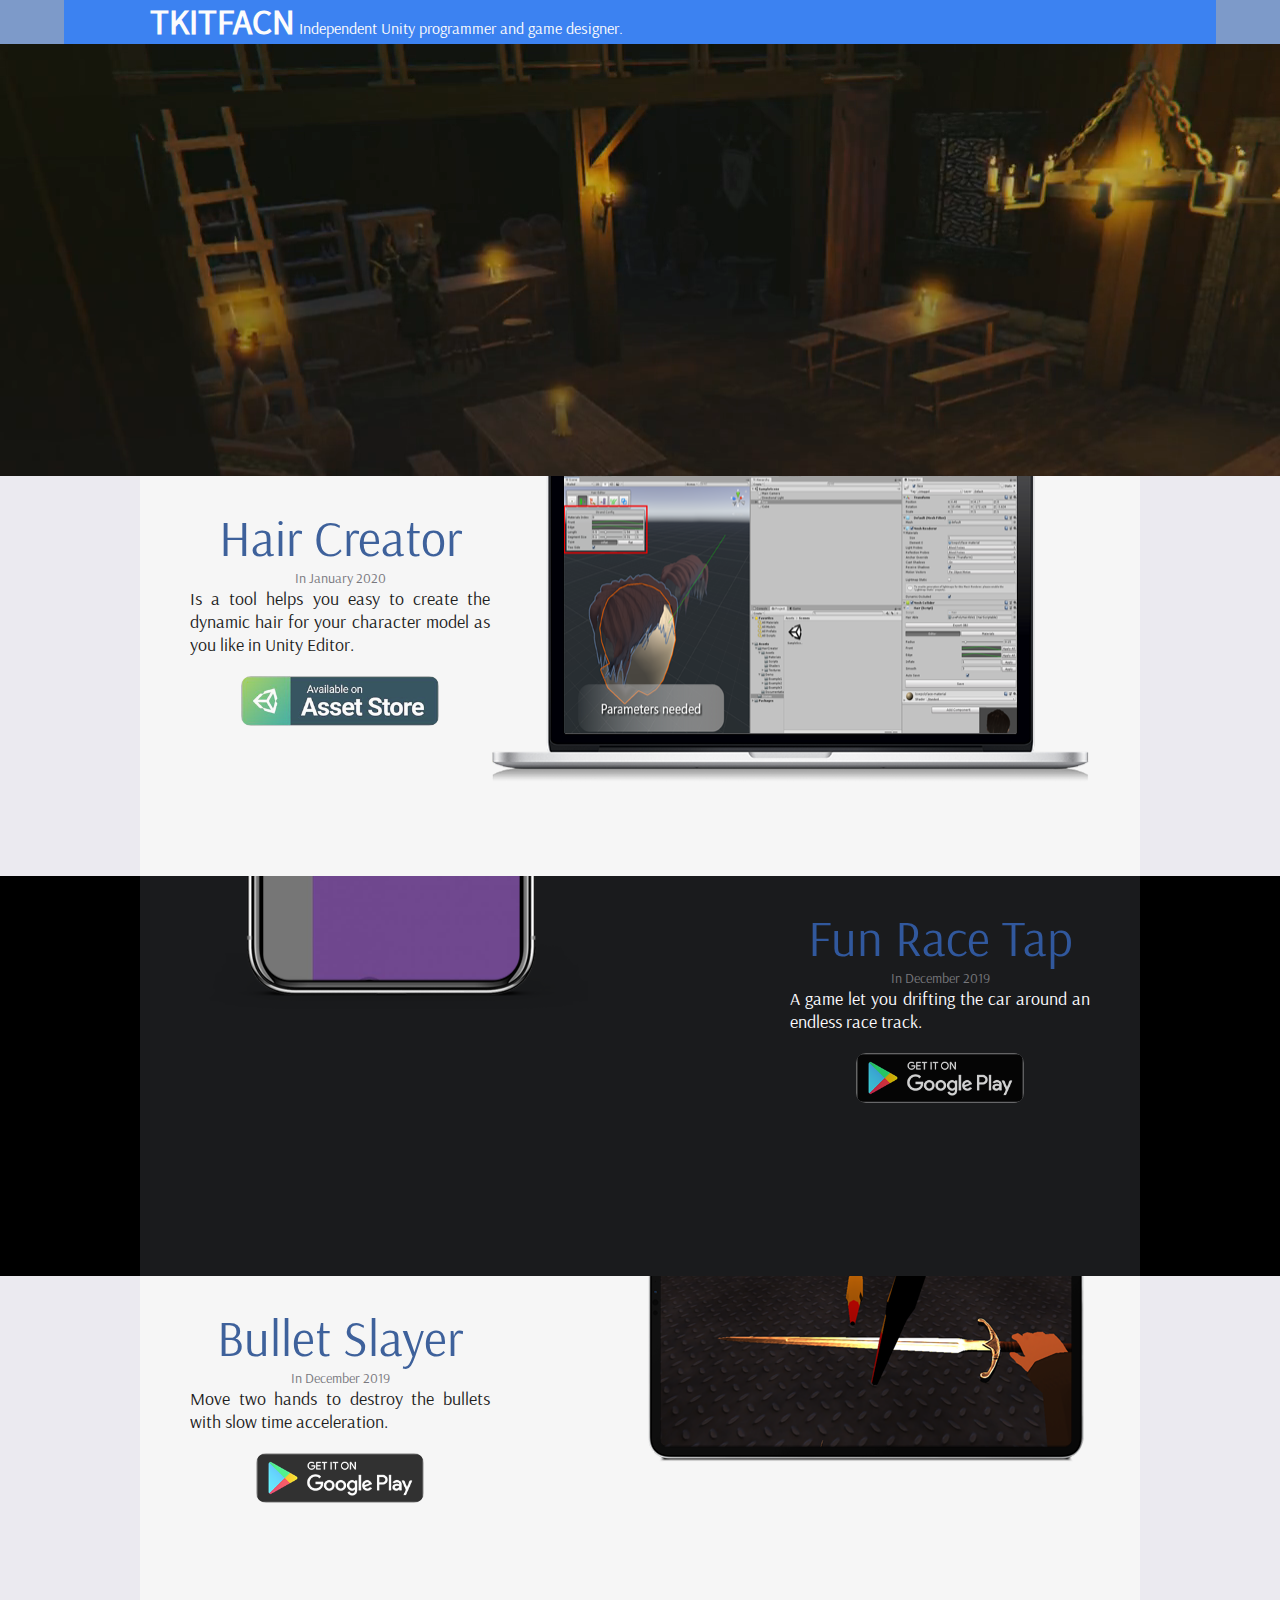
==== index.html @ 105f7515 "update header" ====
<!doctype html>
<html>
    <head>
        <title>TKITFACN </title>
        <link rel="stylesheet" href="css/index.css">

        
    </head>
    <body>
        <div id="header">
            <div><b><blog-title>TKITFACN</blog-title></b> Independent Unity programmer and game designer.</div>
        </div>

        <video id="myVideo" autoplay muted loop>
            <source src="media/videos/MainLobby.mp4" type="video/mp4">
        </video>
        <!-- <h1> <blog-title>TKITFACN</blog-title> <blog-tagline><br>Independent Unity programmer and game designer.</blog-tagline></h1> -->
        <!-- <p>paragraph</p> -->
        <p><br><br><br><br><br><br><br><br><br><br><br><br><br><br><br><br><br><br><br><br>
        </p>
        <!-- HairCreator -->
        <div id ="myContent" class="light_content">
            <div id="my_content">
                <div id="my_container">
                    <div id="my_port" style="float:left">
                        <div id="my_title">
                            <span>Hair Creator</span>
                        </div>
                        <div id="my_port_time">
                            <span>In January 2020</span>
                        </div>
                        <div id="my_text">
                            <span>  Is a tool helps you easy to create the dynamic hair for your character model as you like in Unity Editor.</span>
                        </div>

                        <div id="buttons">
                            <a class="image_link" href="https://www.assetstore.unity3d.com/#!/content/161200">
                                <img src="media/images/assetstore.png" height="50"></a>
                        </div>

                    </div>

                    <div id="laptop_scroll" style="float:right; background-image:url(media/images/laptopmask.png)">
                        <div id="laptop_preview" style="background-image:url(media/images/content/haircreator/1.png)"></div>
                    </div>
                </div>
            </div>
        </div>
        <!-- VITPR FUN RACE TAP-->
        <div id ="myContent" class="dark_content">
            <div id="my_content">
                <div id="my_container">
                    <div id="my_port" style="float: right">
                        <div id="my_title">
                            <span>Fun Race Tap</span>
                        </div>
                        <div id="my_port_time">
                            <span>In December 2019</span>
                        </div>
                        <div id="my_text">
                            <span> A game let you drifting the car around an endless race track.</span>
                        </div>

                        <div id="buttons">
                            <a class="image_link" href="https://play.google.com/store/apps/details?id=com.vitpr.FunRaceTapTap">
                                <img src="media/images/googleplay.png" height="50"></a>
                        </div>
                    </div>

                    <div id="phone_scroll" style="float:left; background-image:url(media/images/phonemask.png)">
                        <div id="phone_preview" style="background-image: url(media/images/content/funrace/1.png);"></div>
                    </div>
                </div>
            </div>
        </div>

        <!-- Bullet Slayer-->
        <div id ="myContent" class="light_content">
            <div id="my_content">
                <div id="my_container">
                    <div id="my_port" style="float: left">
                        <div id="my_title">
                            <span>Bullet Slayer</span>
                        </div>
                        <div id="my_port_time">
                            <span>In December 2019</span>
                        </div>
                        <div id="my_text">
                            <span> Move two hands to destroy the bullets with slow time acceleration.</span>
                        </div>

                        <div id="buttons">
                            <a class="image_link" href="https://play.google.com/store/apps/details?id=com.tkitfacn.bulletslayer">
                                <img src="media/images/googleplay.png" height="50"></a>
                        </div>
                    </div>

                    <div id="tablet_scroll" style="float:right; background-image:url(media/images/tabletmask.png)">
                        <div id="tablet_preview" style="background-image: url(media/images/content/bulletslayer/1.png);"></div>
                    </div>
                </div>
            </div>
        </div>

        <div id = "myContent" class="dark_content">
            <div id = "my_container">

            </div>
        </div>
        
    </body>

    <script src="js/index.js"></script>
</html>
---- css/index.css ----
@font-face {
    font-family: 'Arsenal';
    src: url('Arsenal-Regular.ttf');
}

@font-face {
    font-family: 'Sans';
    src: url('SourceSansPro-Regular.ttf');
}

@font-face {
    font-family: 'Alatsi';
    src: url('Alatsi-Regular.ttf');
}

body{
    margin: 0;
    background: rgb(125, 154, 201); /*32 32 32*/
    border: none;
    font-family: 'Arsenal';
    color: rgb(252, 252, 252);
}

/*header*/

body blog-title {
    font-family: 'Sans';
    font-size: 35px;
}
body blog-tagline {
    font-family: 'Alatsi';
    font-size: 30px;
}

#myVideo {
    position: absolute;
    width: 100%;
    height: auto;
    overflow: hidden;
    z-index: -1;
}

#myContent {
    width: 100%;
}

 /*light*/
.light_content{
    background: rgb(235, 234, 240);
}

.light_content #my_content {
    background: rgb(246, 246, 246);
    width: 1000px;
    margin: 0 auto;
}

.light_content #my_container{
    width: 900px;
    height: 400px;
    overflow: hidden;
    margin: 0 auto;
}

.light_content #my_container > div {
    position: relative;
}

.light_content #laptop_scroll {
    float: right;
    width: 600px;
    height: 400px;
    background-repeat: no-repeat;
}

.light_content #phone_scroll {
    float: right;
    width: 400px;
    height: 800px;
    background-repeat: no-repeat;
}

.light_content #tablet_scroll {
    float: right;
    width: 450px;
    height: 450px;
    background-repeat: no-repeat;
}

.light_content #laptop_preview {
    /* float: left; */
    width: 600px;
    height: 400px;
    background-repeat: no-repeat;
    /* -webkit-mask-image: linear-gradient(to bottom, transparent 25%, black 75%);
    mask-image: linear-gradient(to bottom, transparent 25%, black 75%); */
    /* -webkit-mask-image: url("laptopscreenmask.png");
    mask-image: url("laptopscreenmask.png");
    -webkit-mask-size: 600px 400px;
    mask-size: 600px 400px; */
}

.light_content #phone_preview {
    width: 400px;
    height: 800px;
    background-repeat: no-repeat;
}

.light_content #tablet_preview{
    width: 450px;
    height: 450px;
    background-repeat: no-repeat;
}

.light_content #my_port{
    float: left;
    width: 300px;
    padding: 30px 0;
}

.light_content #my_title{
    color: rgb(62, 97, 155);
    font-size: 50px;
    text-align: center;
}

.light_content #my_port_time{
    color: rgb(121, 120, 126);
    font-size: 14px;
    text-align: center;
}

.light_content #my_text{
    color: rgb(29, 29, 29);
    font-size: 18px;
    /* display: inline-block; */
    text-align: justify;
}

/*dark*/
.dark_content{
    background: rgb(0, 0, 0);
}

.dark_content #my_content {
    background: rgb(26, 27, 29);
    width: 1000px;
    margin: 0 auto;
}

.dark_content #my_container{
    width: 900px;
    height: 400px;
    overflow: hidden;
    margin: 0 auto;
}

.dark_content #my_container > div {
    position: relative;
}

.dark_content #laptop_scroll {
    float: right;
    width: 600px;
    height: 400px;
    background-repeat: no-repeat;
}

.dark_content #phone_scroll {
    float: right;
    width: 400px;
    height: 800px;
    background-repeat: no-repeat;
}

.dark_content #tablet_scroll {
    float: right;
    width: 450px;
    height: 450px;
    background-repeat: no-repeat;
}

.dark_content #laptop_preview {
    width: 600px;
    height: 400px;
    background-repeat: no-repeat;
}

.dark_content #phone_preview {
    width: 400px;
    height: 800px;
    background-repeat: no-repeat;
}

.dark_content #tablet_preview{
    width: 450px;
    height: 450px;
    background-repeat: no-repeat;
}

.dark_content #my_port{
    float: left;
    width: 300px;
    padding: 30px 0;
}

.dark_content #my_title{
    color: rgb(49, 88, 157);
    font-size: 50px;
    text-align: center;
}

.dark_content #my_port_time{
    color: rgb(119, 120, 124);
    font-size: 14px;
    text-align: center;
}

.dark_content #my_text{
    color: rgb(253, 251, 255);
    font-size: 18px;
    /* display: inline-block; */
    text-align: justify;
}


/*button*/
#buttons {
    width: 100%;
    text-align: center;
}

#buttons img {
    border-radius: 10px;
}

#buttons a.image_link {
    -webkit-transition: all 0.2s ease-in-out;
	-moz-transition: all 0.2s ease-in-out;
	-ms-transition: all 0.2s ease-in-out;
	-o-transition: all 0.2s ease-in-out;
	transition: all 0.2s ease-in-out;
	text-decoration:none;
	opacity:0.8;
	position: relative;
    top: 20px;
}

#buttons a.image_link:hover{
    opacity: 1.0;
    top: 15px;
}

#header_bg{
    background-color: rgb(125, 154, 201);
    
}

#header{
    width: 90%;
    margin: 0 auto;
    background-color: rgb(60, 130, 241);
    position: -webkit-sticky; /* Safari */
    position: sticky;
    top: 0;
    z-index: 1;
}

#header > div {
    width: 85%;
    margin: 0 auto;
}

#header a {
    color: rgb(255, 255, 255);
    text-decoration: underline;
}
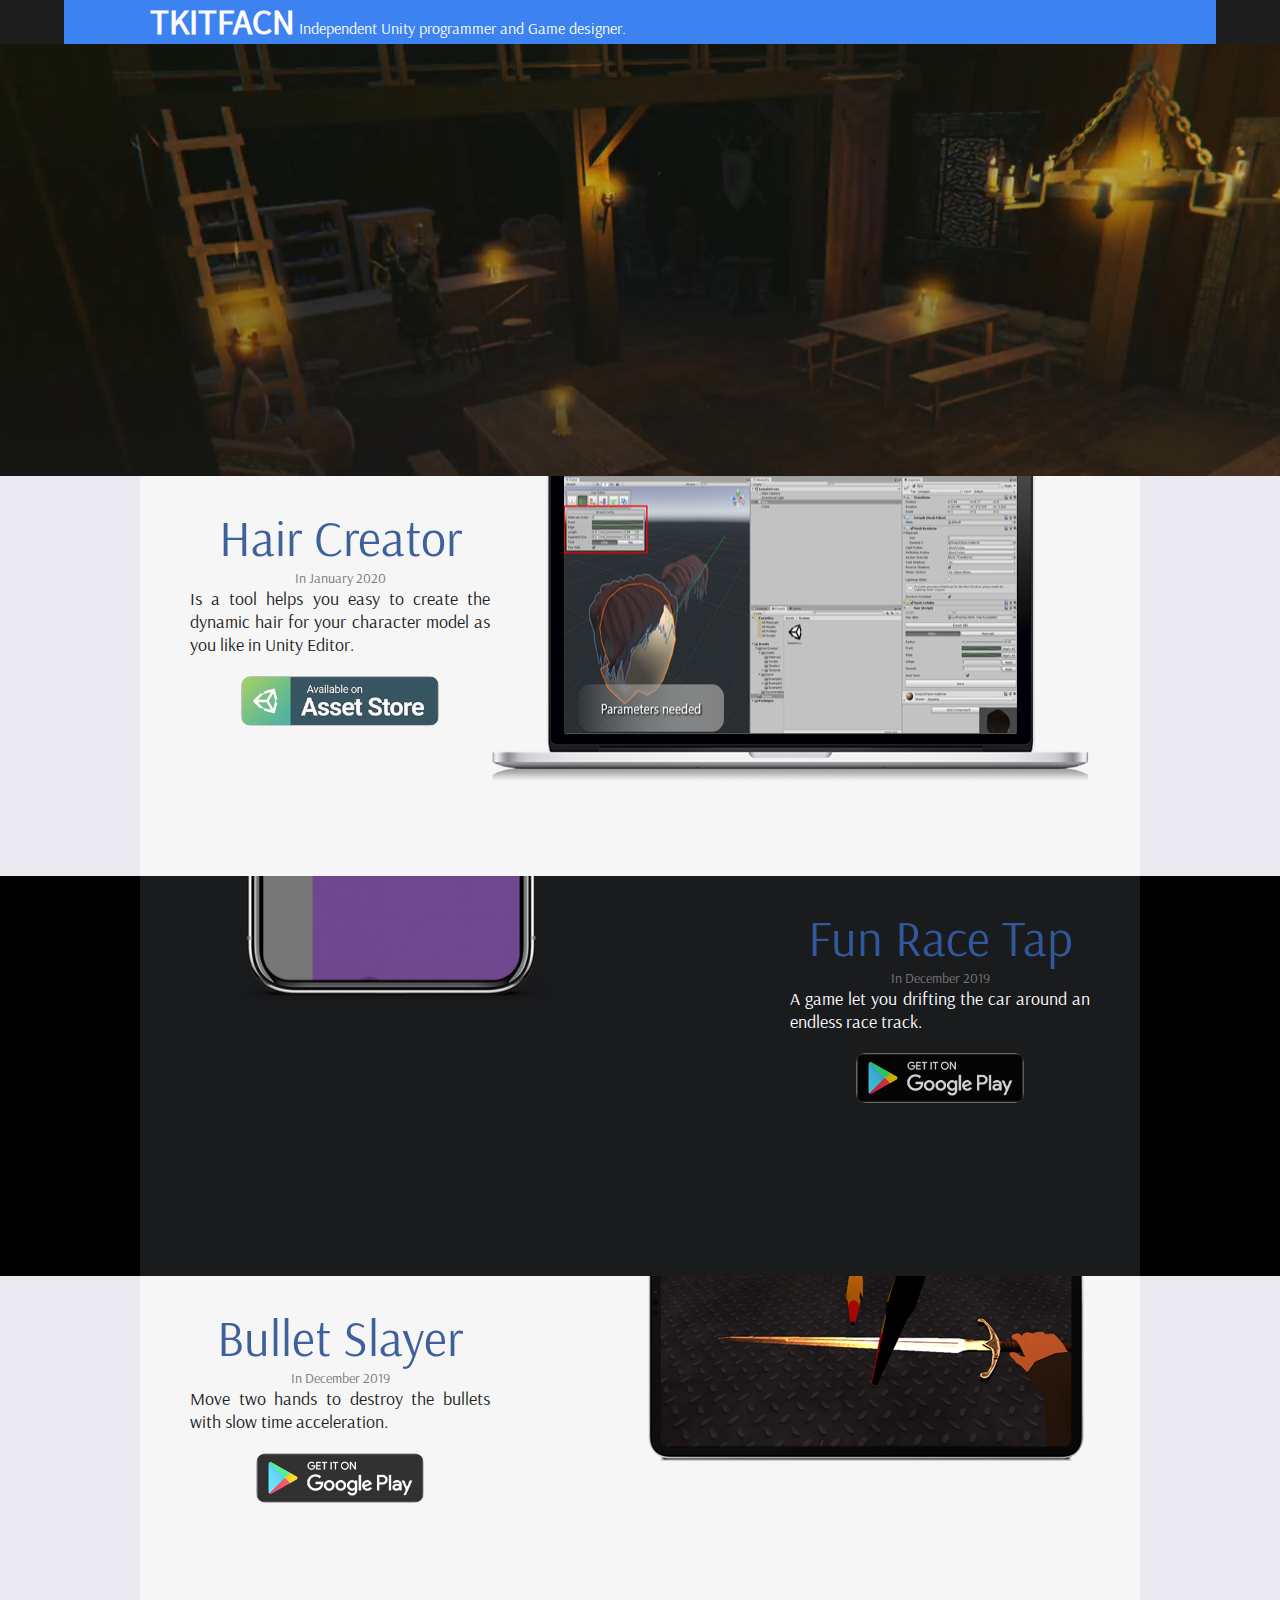
==== commit 97619d42: "." ====
--- a/index.html
+++ b/index.html
@@ -3,13 +3,14 @@
     <head>
         <title>TKITFACN </title>
         <link rel="stylesheet" href="css/index.css">
-
+        
         
     </head>
     <body>
         <div id="header">
-            <div><b><blog-title>TKITFACN</blog-title></b> Independent Unity programmer and game designer.</div>
+            <div><b><blog-title>TKITFACN</blog-title></b> Independent Unity programmer and Game designer.</div>
         </div>
+        
 
         <video id="myVideo" autoplay muted loop>
             <source src="media/videos/MainLobby.mp4" type="video/mp4">
--- a/css/index.css
+++ b/css/index.css
@@ -15,7 +15,8 @@
 
 body{
     margin: 0;
-    background: rgb(125, 154, 201); /*32 32 32*/
+    /* background: rgb(125, 154, 201);*/
+    background: rgb(29, 29, 29);
     border: none;
     font-family: 'Arsenal';
     color: rgb(252, 252, 252);
@@ -275,3 +276,16 @@
     color: rgb(255, 255, 255);
     text-decoration: underline;
 }
+
+#menu {
+    height: 100%;
+    width: 250px;
+    background: rgb(125, 154, 201);
+    top: 0;
+    z-index: 2;
+    float: right;
+}
+#menu > div {
+    height: 100%;
+
+}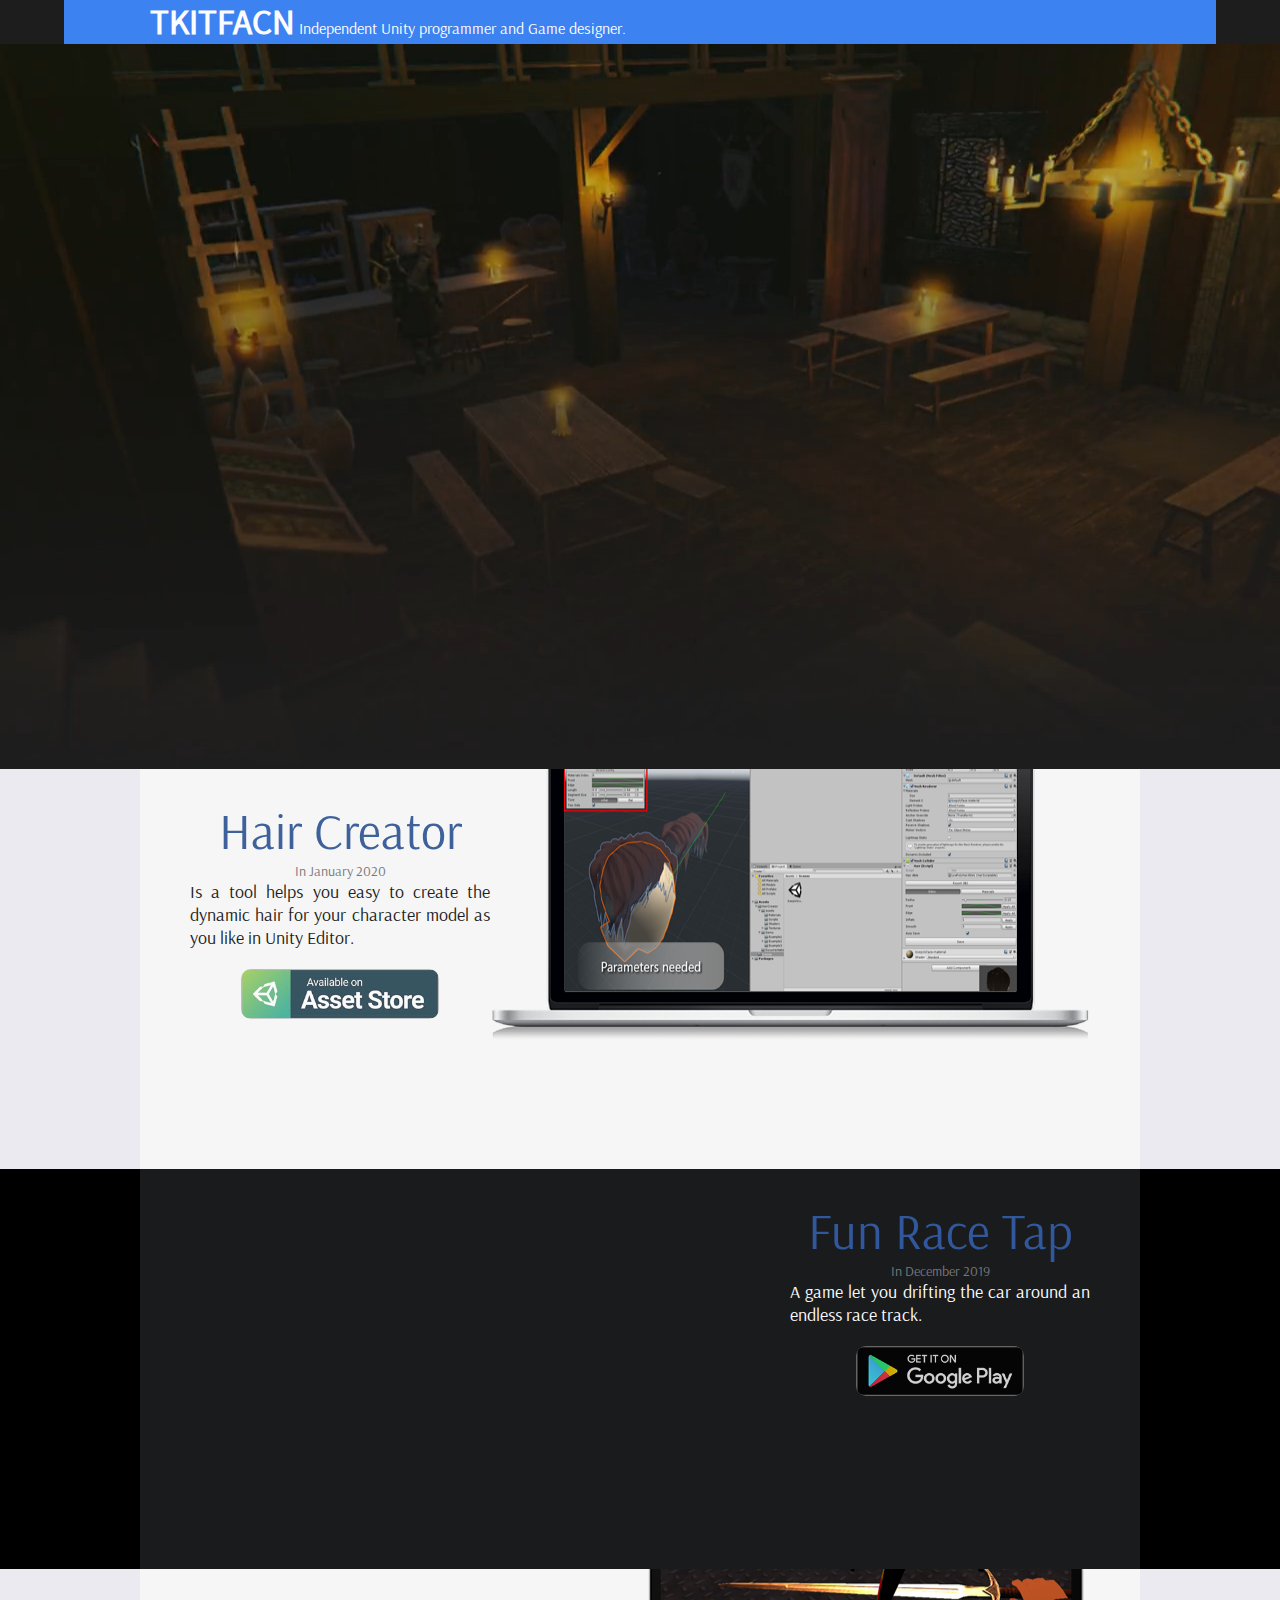
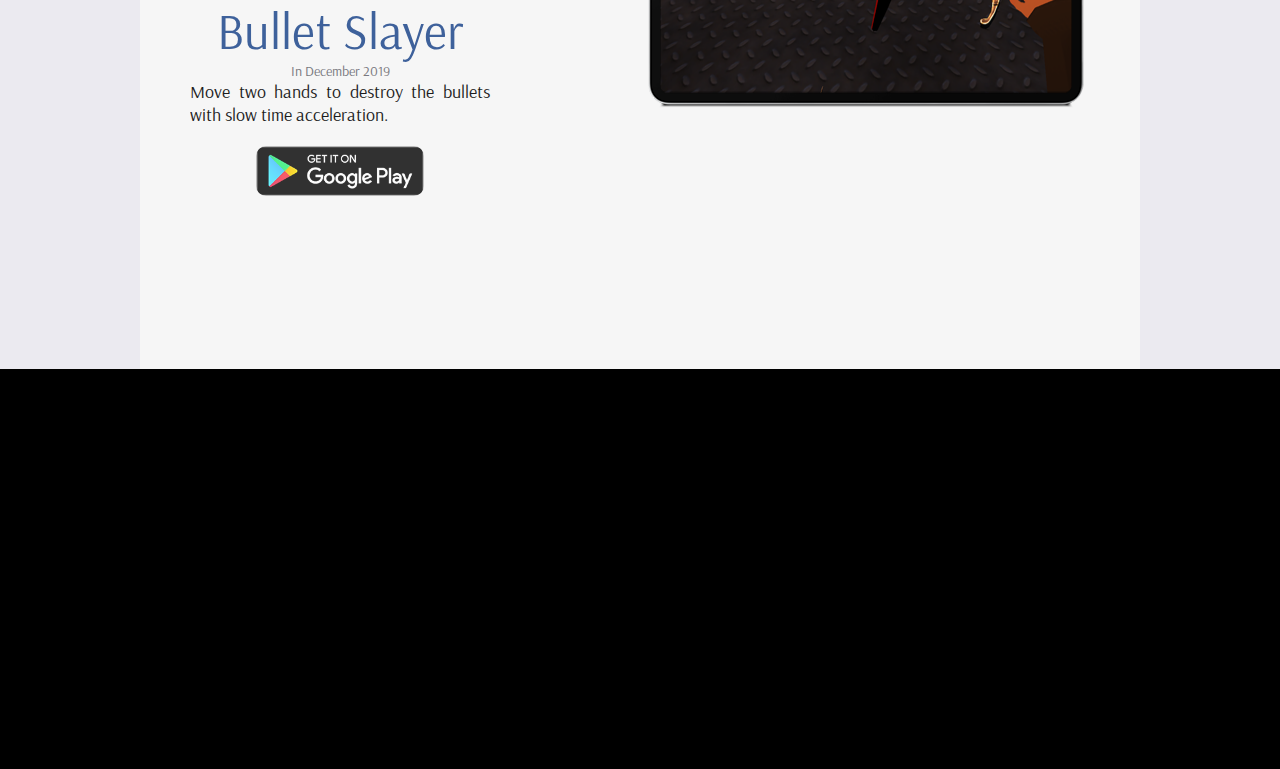
==== commit 27ea9eb6: "add blur" ====
--- a/index.html
+++ b/index.html
@@ -17,8 +17,7 @@
         </video>
         <!-- <h1> <blog-title>TKITFACN</blog-title> <blog-tagline><br>Independent Unity programmer and game designer.</blog-tagline></h1> -->
         <!-- <p>paragraph</p> -->
-        <p><br><br><br><br><br><br><br><br><br><br><br><br><br><br><br><br><br><br><br><br>
-        </p>
+        <!-- <p><br><br><br><br><br><br><br><br><br><br><br><br><br><br><br><br><br><br><br><br></p> -->
         <!-- HairCreator -->
         <div id ="myContent" class="light_content">
             <div id="my_content">
--- a/css/index.css
+++ b/css/index.css
@@ -14,7 +14,8 @@
 }
 
 body{
-    margin: 0;
+    margin: 0px;
+    padding: 0px;
     /* background: rgb(125, 154, 201);*/
     background: rgb(29, 29, 29);
     border: none;
@@ -34,7 +35,8 @@
 }
 
 #myVideo {
-    position: absolute;
+    /* top: 0px; */
+    /* position: absolute; */
     width: 100%;
     height: auto;
     overflow: hidden;
@@ -266,6 +268,9 @@
     top: 0;
     z-index: 1;
 }
+#header.blur{
+    filter:blur(3px);
+}
 
 #header > div {
     width: 85%;
@@ -277,15 +282,94 @@
     text-decoration: underline;
 }
 
-#menu {
+#header .btn-side {
+    position: absolute;
+    right: 15px;
+    top: 5px;
+}
+
+/* #header.active .btn-side {
+    right: 200px;
+} */
+
+#header .btn-side span {
+    display: block;
+    width: 30px;
+    height: 5px;
+    background: white;
+    margin: 5px 0px;
+}
+
+
+
+#sidebar {
+    position: fixed;
+    width: 300px;
     height: 100%;
-    width: 250px;
-    background: rgb(125, 154, 201);
-    top: 0;
+    background: rgb(29, 29, 29);
+    right: -300px;
     z-index: 2;
-    float: right;
-}
-#menu > div {
-    height: 100%;
-
+}
+
+#sidebar.active {
+    right: 0;
+}
+
+#sidebar ul li {
+    color: rgb(235, 234, 240);
+    list-style: none;
+    padding: 15px 10px;
+    border-bottom: 1px solid rgba(100, 100, 100, 0.3);
+}
+
+/* #sidebar .btn-side {
+    position: absolute;
+    right: 240px;
+    top: 5px;
+}
+
+#sidebar.active .btn-side {
+    right: 160px;
+} */
+
+#sidebar .btn-side {
+    position: absolute;
+    right: 260px;
+    top: 10px;
+}
+
+#sidebar .btn-side span {
+    display: block;
+    width: 30px;
+    height: 5px;
+    background: white;
+    margin: 5px 0px;
+}
+
+#main.blur {
+    filter:blur(3px);
+}
+
+#content {
+    width: 100%;
+    z-index: 0;
+}
+
+ /*light*/
+#content.light{
+    background: rgb(235, 234, 240);
+}
+
+#content.light #my_content {
+    background: rgb(246, 246, 246);
+    /* width: 1000px; */
+    width: min(100%, 1000px);
+    margin: 0 auto;
+}
+
+#content.light #my_container{
+    /* width: 900px; */
+    height: 400px;
+    overflow: hidden;
+    margin: 0 auto;
 }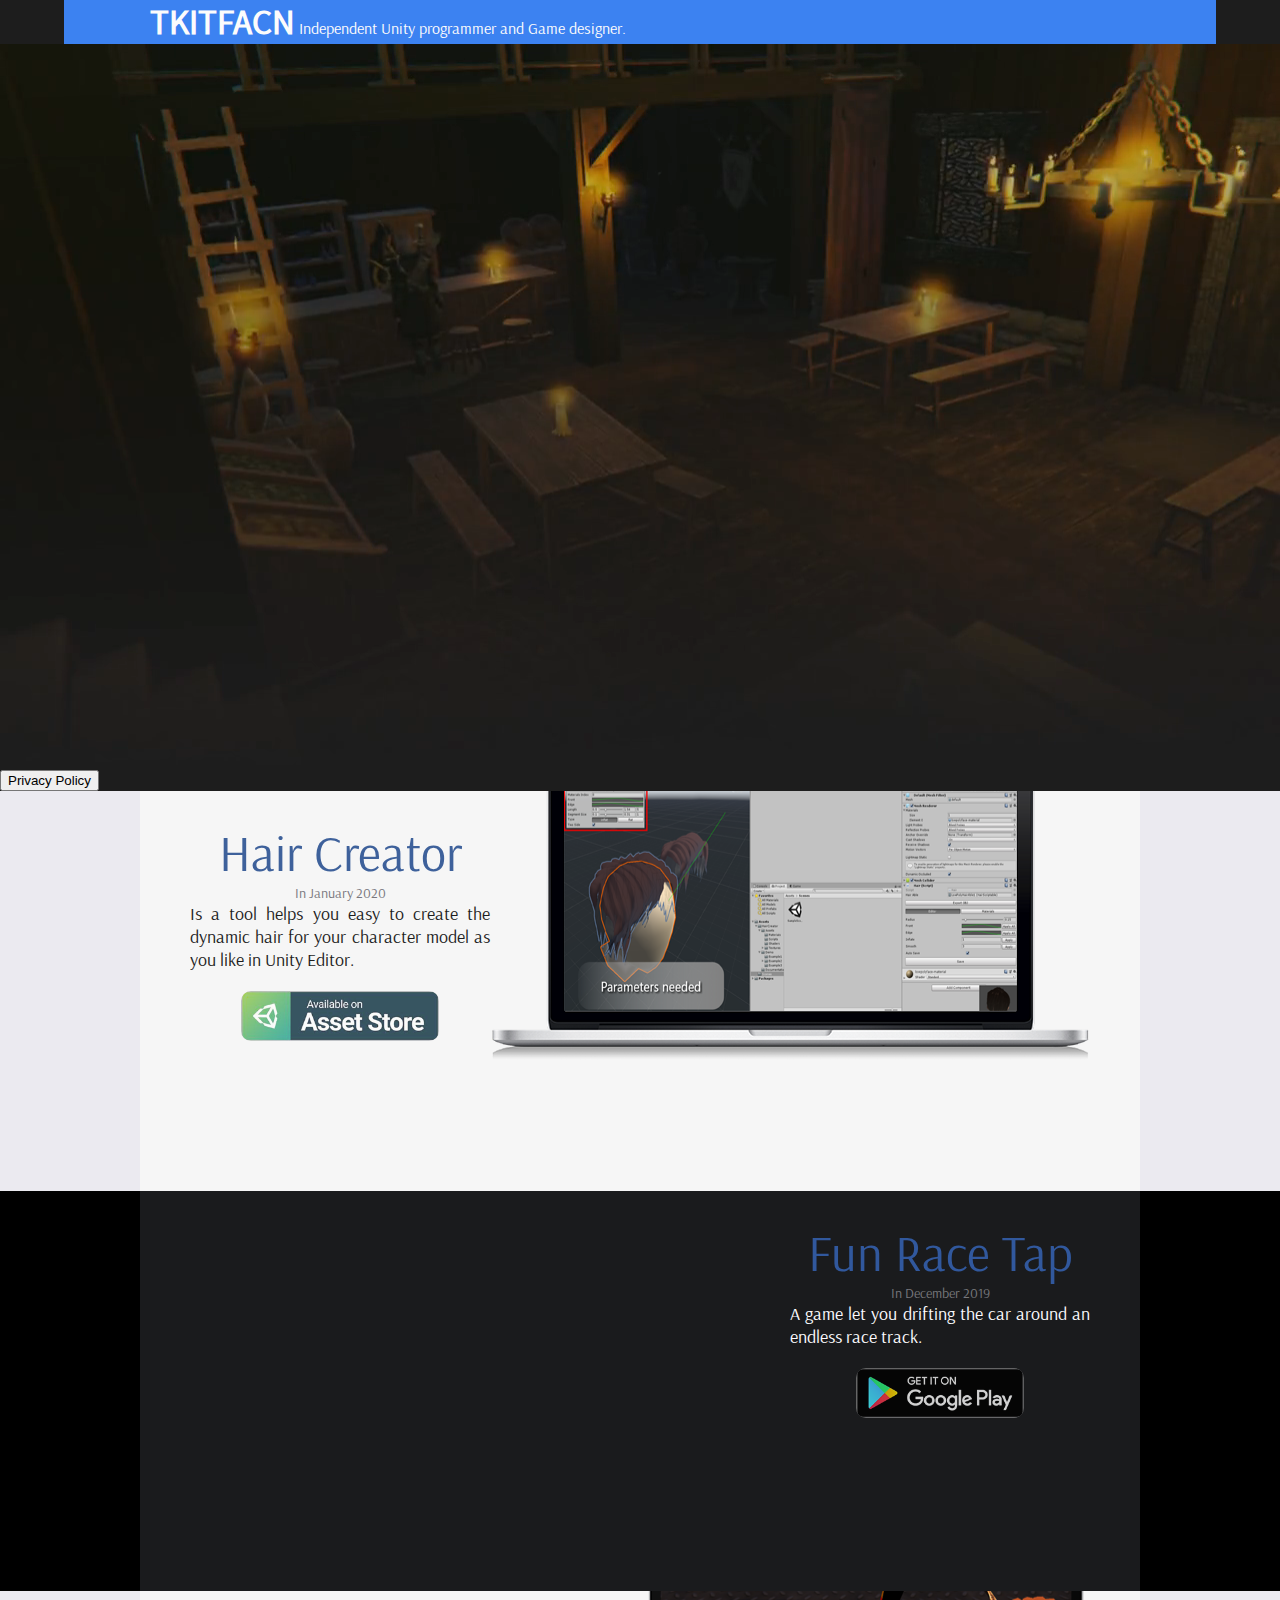
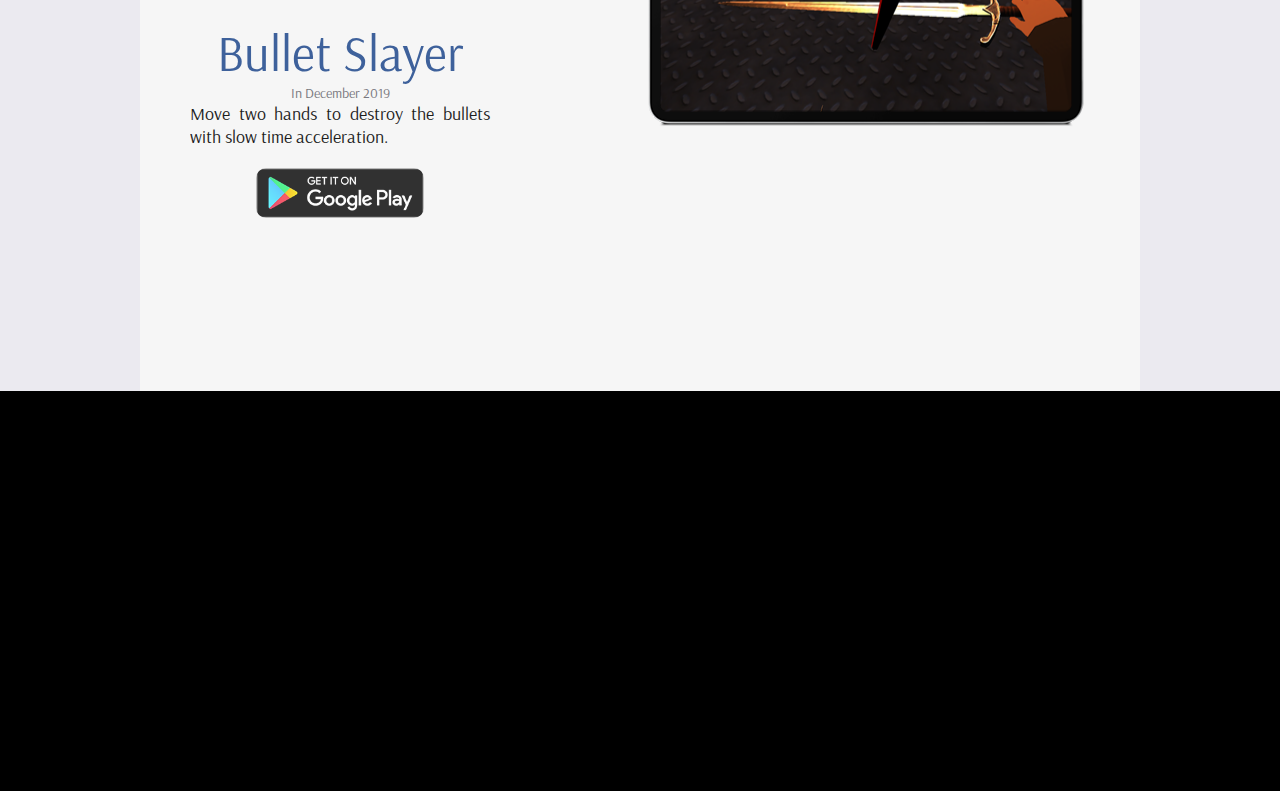
==== commit 621674b2: "add apps policy" ====
--- a/index.html
+++ b/index.html
@@ -19,6 +19,11 @@
         <!-- <p>paragraph</p> -->
         <!-- <p><br><br><br><br><br><br><br><br><br><br><br><br><br><br><br><br><br><br><br><br></p> -->
         <!-- HairCreator -->
+
+        <a href="pages/app-privacy-policy.html">
+                <button id="btn-privacy" class="button">Privacy Policy</button>
+                </a>
+
         <div id ="myContent" class="light_content">
             <div id="my_content">
                 <div id="my_container">
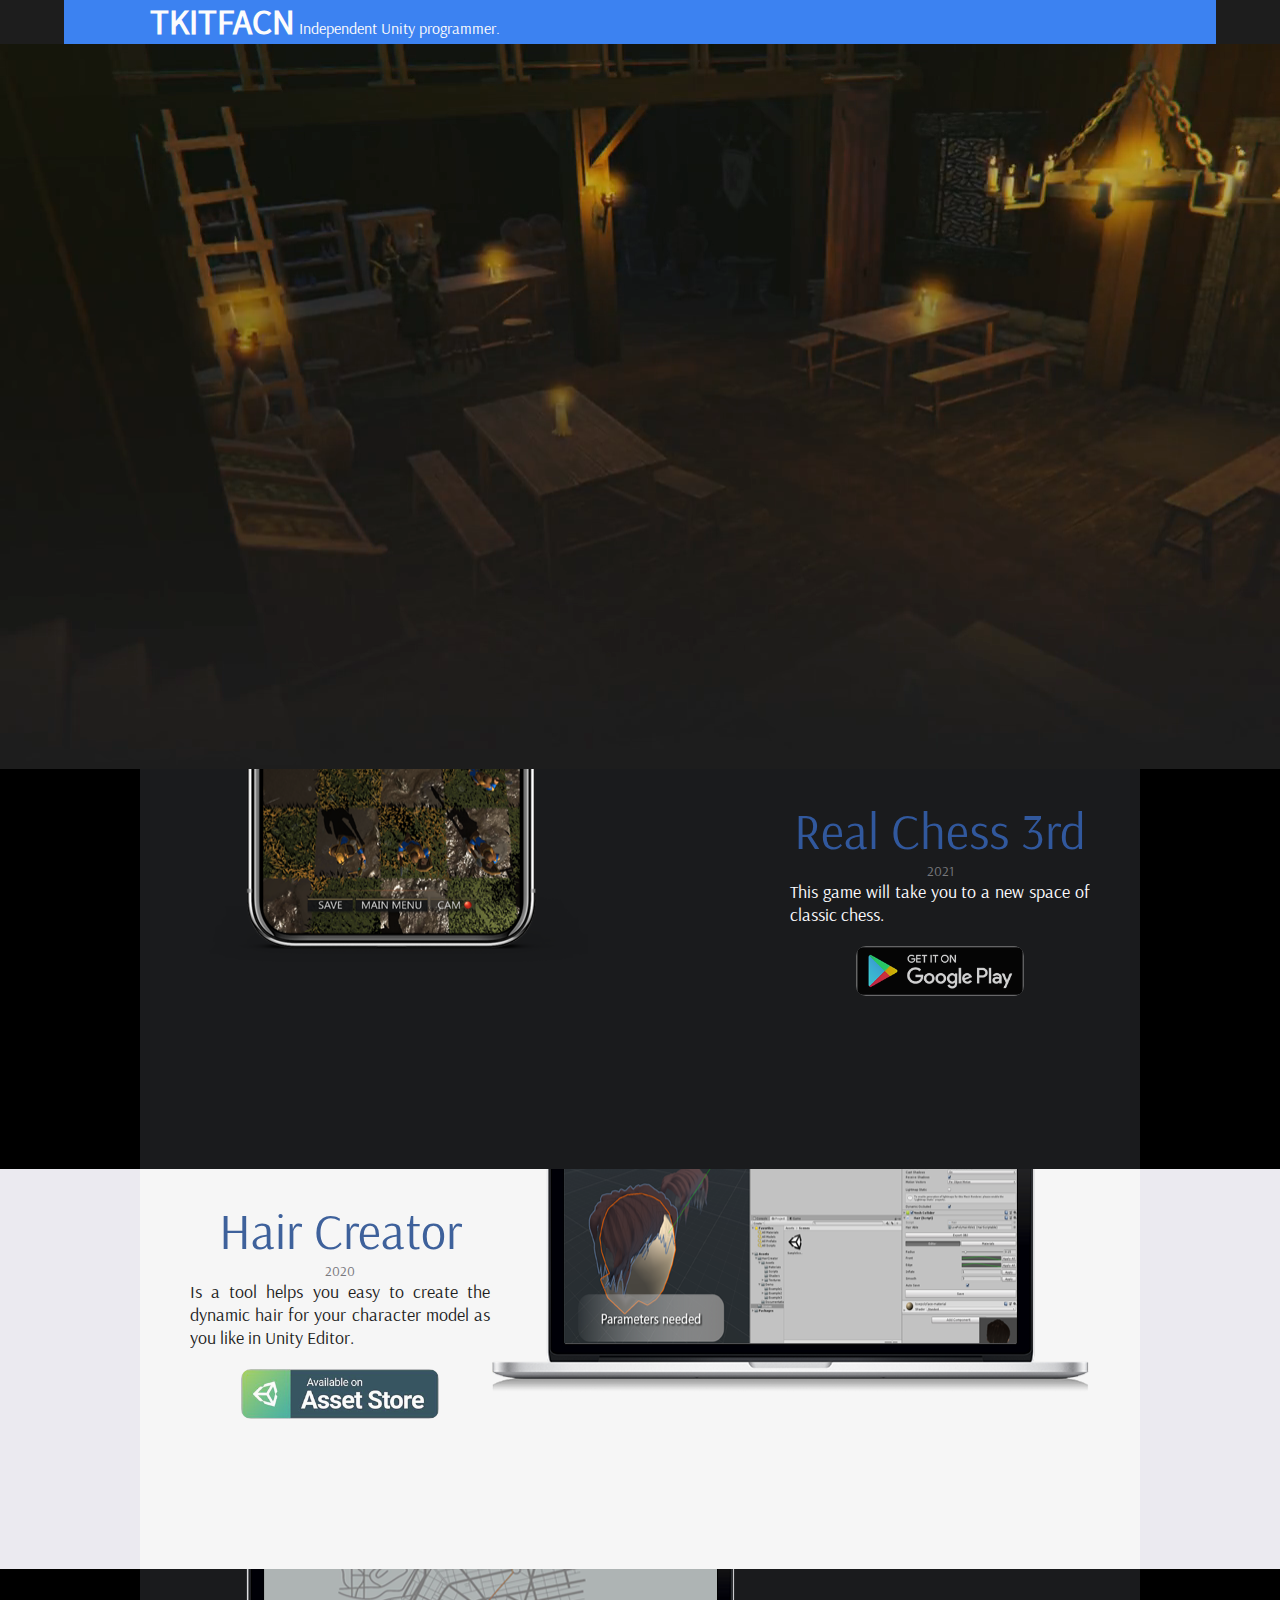
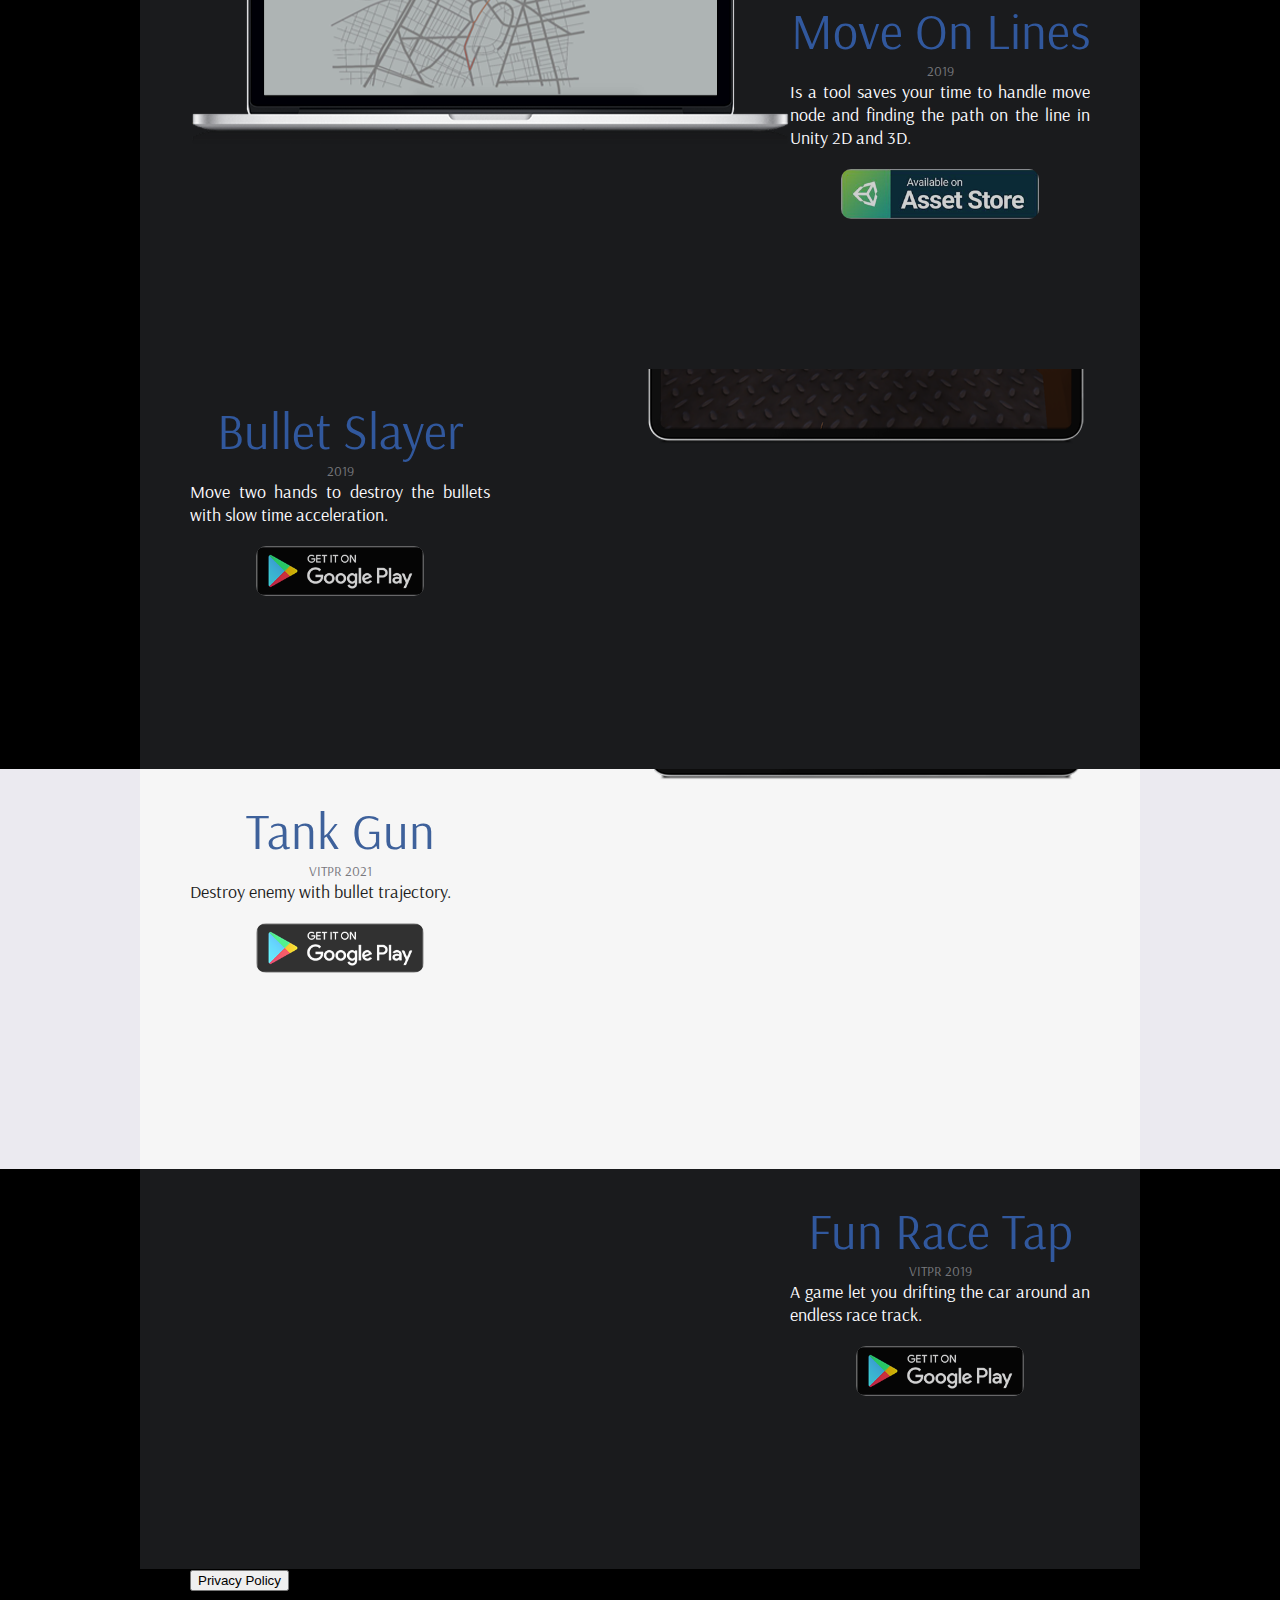
==== commit b69649fe: "update content" ====
--- a/index.html
+++ b/index.html
@@ -8,7 +8,7 @@
     </head>
     <body>
         <div id="header">
-            <div><b><blog-title>TKITFACN</blog-title></b> Independent Unity programmer and Game designer.</div>
+            <div><b><blog-title>TKITFACN</blog-title></b> Independent Unity programmer.</div>
         </div>
         
 
@@ -20,10 +20,37 @@
         <!-- <p><br><br><br><br><br><br><br><br><br><br><br><br><br><br><br><br><br><br><br><br></p> -->
         <!-- HairCreator -->
 
-        <a href="pages/app-privacy-policy.html">
-                <button id="btn-privacy" class="button">Privacy Policy</button>
-                </a>
-
+        
+
+        <!-- REAL CHESS 3RD-->
+        <div id ="myContent" class="dark_content">
+            <div id="my_content">
+                <div id="my_container">
+                    <div id="my_port" style="float: right">
+                        <div id="my_title">
+                            <span>Real Chess 3rd</span>
+                        </div>
+                        <div id="my_port_time">
+                            <span>2021</span>
+                        </div>
+                        <div id="my_text">
+                            <span> This game will take you to a new space of classic chess.</span>
+                        </div>
+
+                        <div id="buttons">
+                            <a class="image_link" href="https://play.google.com/store/apps/details?id=com.tkitfacn.realchess957">
+                                <img src="media/images/googleplay.png" height="50"></a>
+                        </div>
+                    </div>
+
+                    <div id="phone_scroll" style="float:left; background-image:url(media/images/phonemask.png)">
+                        <div id="phone_preview" style="background-image: url(media/images/content/realchess3rd/1.png);"></div>
+                    </div>
+                </div>
+            </div>
+        </div>
+
+        <!-- HAIR CREATOR-->
         <div id ="myContent" class="light_content">
             <div id="my_content">
                 <div id="my_container">
@@ -32,7 +59,7 @@
                             <span>Hair Creator</span>
                         </div>
                         <div id="my_port_time">
-                            <span>In January 2020</span>
+                            <span>2020</span>
                         </div>
                         <div id="my_text">
                             <span>  Is a tool helps you easy to create the dynamic hair for your character model as you like in Unity Editor.</span>
@@ -51,6 +78,92 @@
                 </div>
             </div>
         </div>
+
+        <!-- MOVE ON LINES-->
+        <div id ="myContent" class="dark_content">
+            <div id="my_content">
+                <div id="my_container">
+                    <div id="my_port" style="float:right">
+                        <div id="my_title">
+                            <span>Move On Lines</span>
+                        </div>
+                        <div id="my_port_time">
+                            <span>2019</span>
+                        </div>
+                        <div id="my_text">
+                            <span>  Is a tool saves your time to handle move node and finding the path on the line in Unity 2D and 3D.</span>
+                        </div>
+
+                        <div id="buttons">
+                            <a class="image_link" href="https://assetstore.unity.com/packages/tools/game-toolkits/move-on-lines-155751">
+                                <img src="media/images/assetstore.png" height="50"></a>
+                        </div>
+
+                    </div>
+
+                    <div id="laptop_scroll" style="float:right; background-image:url(media/images/laptopmask.png)">
+                        <div id="laptop_preview" style="background-image:url(media/images/content/moveonlines/1.png)"></div>
+                    </div>
+                </div>
+            </div>
+        </div>
+
+        <!-- BULLET SLAYER-->
+        <div id ="myContent" class="dark_content">
+            <div id="my_content">
+                <div id="my_container">
+                    <div id="my_port" style="float: left">
+                        <div id="my_title">
+                            <span>Bullet Slayer</span>
+                        </div>
+                        <div id="my_port_time">
+                            <span>2019</span>
+                        </div>
+                        <div id="my_text">
+                            <span> Move two hands to destroy the bullets with slow time acceleration.</span>
+                        </div>
+
+                        <div id="buttons">
+                            <a class="image_link" href="https://play.google.com/store/apps/details?id=com.tkitfacn.bulletslayer">
+                                <img src="media/images/googleplay.png" height="50"></a>
+                        </div>
+                    </div>
+
+                    <div id="tablet_scroll" style="float:right; background-image:url(media/images/tabletmask.png)">
+                        <div id="tablet_preview" style="background-image: url(media/images/content/bulletslayer/1.png);"></div>
+                    </div>
+                </div>
+            </div>
+        </div>
+
+        <!-- TANK GUN-->
+        <div id ="myContent" class="light_content">
+            <div id="my_content">
+                <div id="my_container">
+                    <div id="my_port" style="float: left">
+                        <div id="my_title">
+                            <span>Tank Gun</span>
+                        </div>
+                        <div id="my_port_time">
+                            <span>VITPR 2021</span>
+                        </div>
+                        <div id="my_text">
+                            <span> Destroy enemy with bullet trajectory.</span>
+                        </div>
+
+                        <div id="buttons">
+                            <a class="image_link" href="https://play.google.com/store/apps/details?id=com.vitpr.prjtrajectory">
+                                <img src="media/images/googleplay.png" height="50"></a>
+                        </div>
+                    </div>
+
+                    <div id="tablet_scroll" style="float:right; background-image:url(media/images/tabletmask.png)">
+                        <div id="tablet_preview" style="background-image: url(media/images/content/tankgun/1.png);"></div>
+                    </div>
+                </div>
+            </div>
+        </div>
+
         <!-- VITPR FUN RACE TAP-->
         <div id ="myContent" class="dark_content">
             <div id="my_content">
@@ -60,7 +173,7 @@
                             <span>Fun Race Tap</span>
                         </div>
                         <div id="my_port_time">
-                            <span>In December 2019</span>
+                            <span>VITPR 2019</span>
                         </div>
                         <div id="my_text">
                             <span> A game let you drifting the car around an endless race track.</span>
@@ -79,37 +192,13 @@
             </div>
         </div>
 
-        <!-- Bullet Slayer-->
-        <div id ="myContent" class="light_content">
-            <div id="my_content">
-                <div id="my_container">
-                    <div id="my_port" style="float: left">
-                        <div id="my_title">
-                            <span>Bullet Slayer</span>
-                        </div>
-                        <div id="my_port_time">
-                            <span>In December 2019</span>
-                        </div>
-                        <div id="my_text">
-                            <span> Move two hands to destroy the bullets with slow time acceleration.</span>
-                        </div>
-
-                        <div id="buttons">
-                            <a class="image_link" href="https://play.google.com/store/apps/details?id=com.tkitfacn.bulletslayer">
-                                <img src="media/images/googleplay.png" height="50"></a>
-                        </div>
-                    </div>
-
-                    <div id="tablet_scroll" style="float:right; background-image:url(media/images/tabletmask.png)">
-                        <div id="tablet_preview" style="background-image: url(media/images/content/bulletslayer/1.png);"></div>
-                    </div>
-                </div>
-            </div>
-        </div>
+        
 
         <div id = "myContent" class="dark_content">
             <div id = "my_container">
-
+                <a href="pages/app-privacy-policy.html">
+                    <button id="btn-privacy" class="button">Privacy Policy</button>
+                    </a>
             </div>
         </div>
         
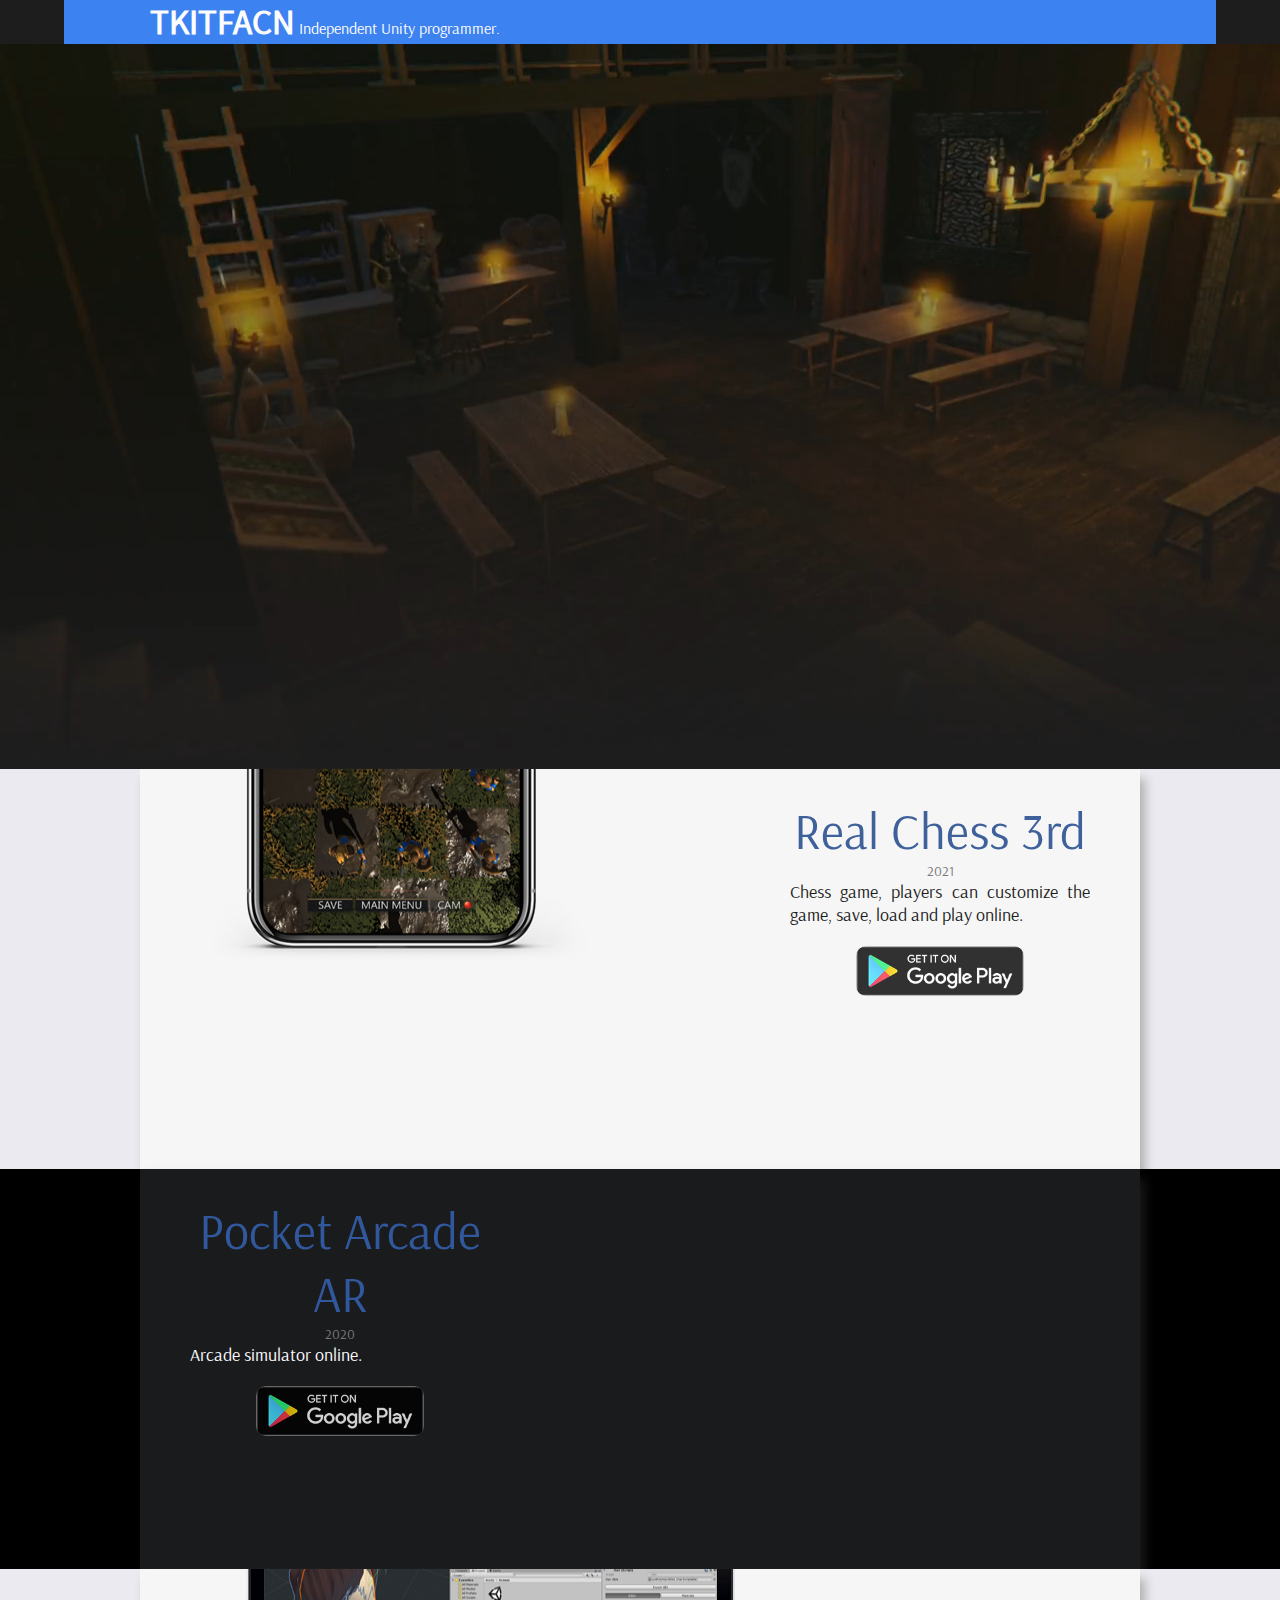
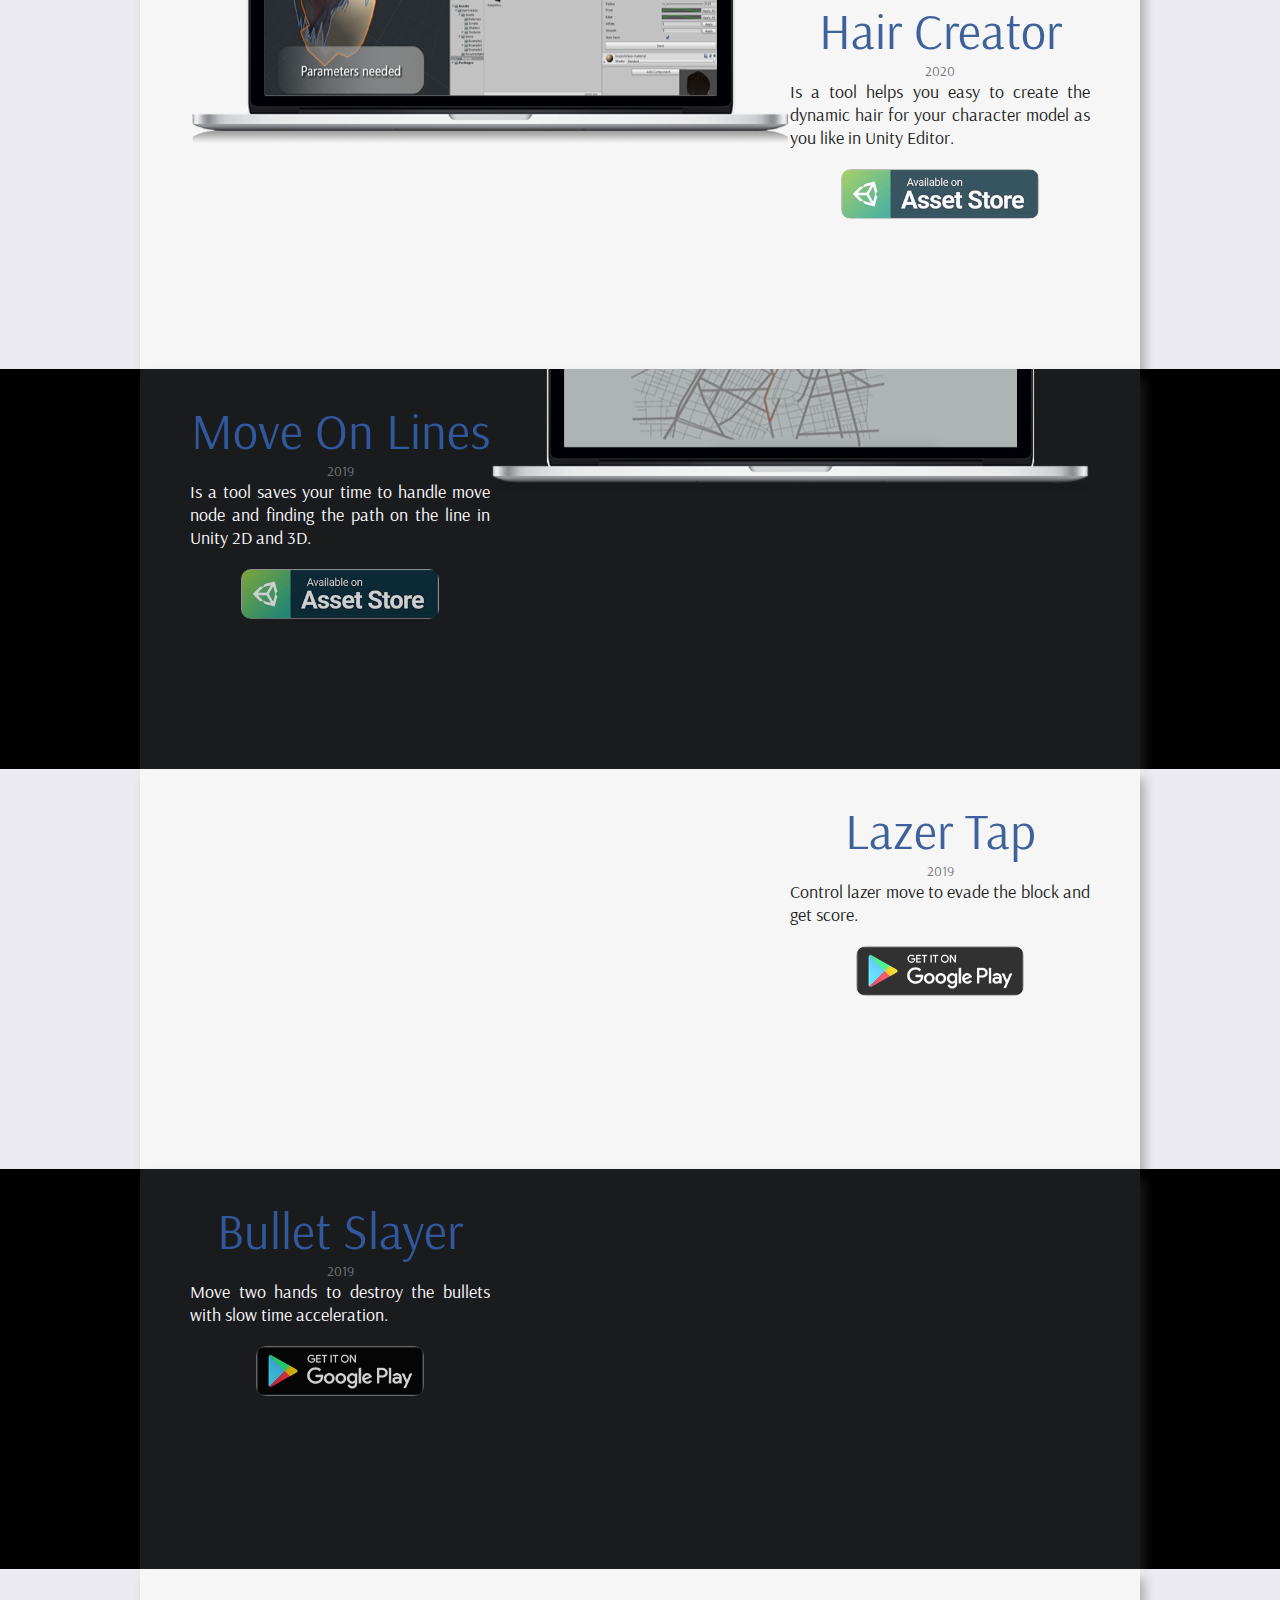
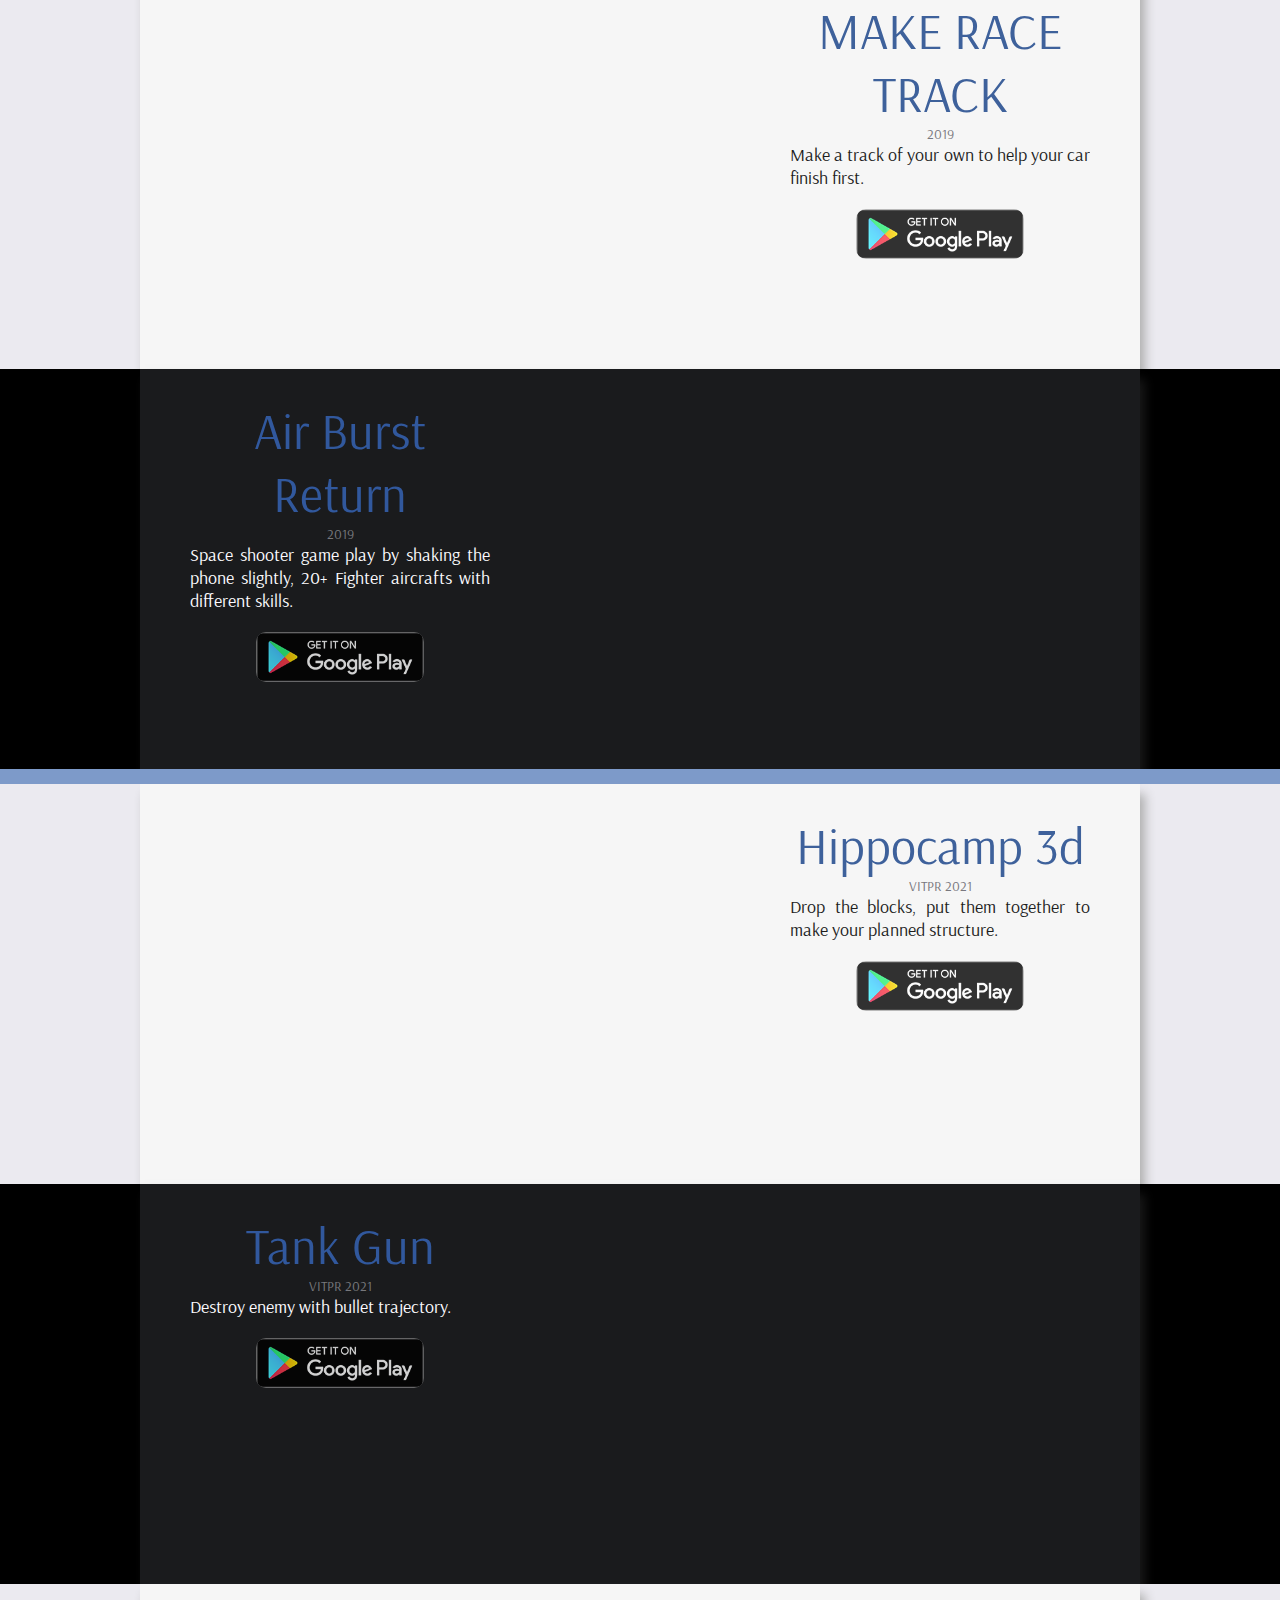
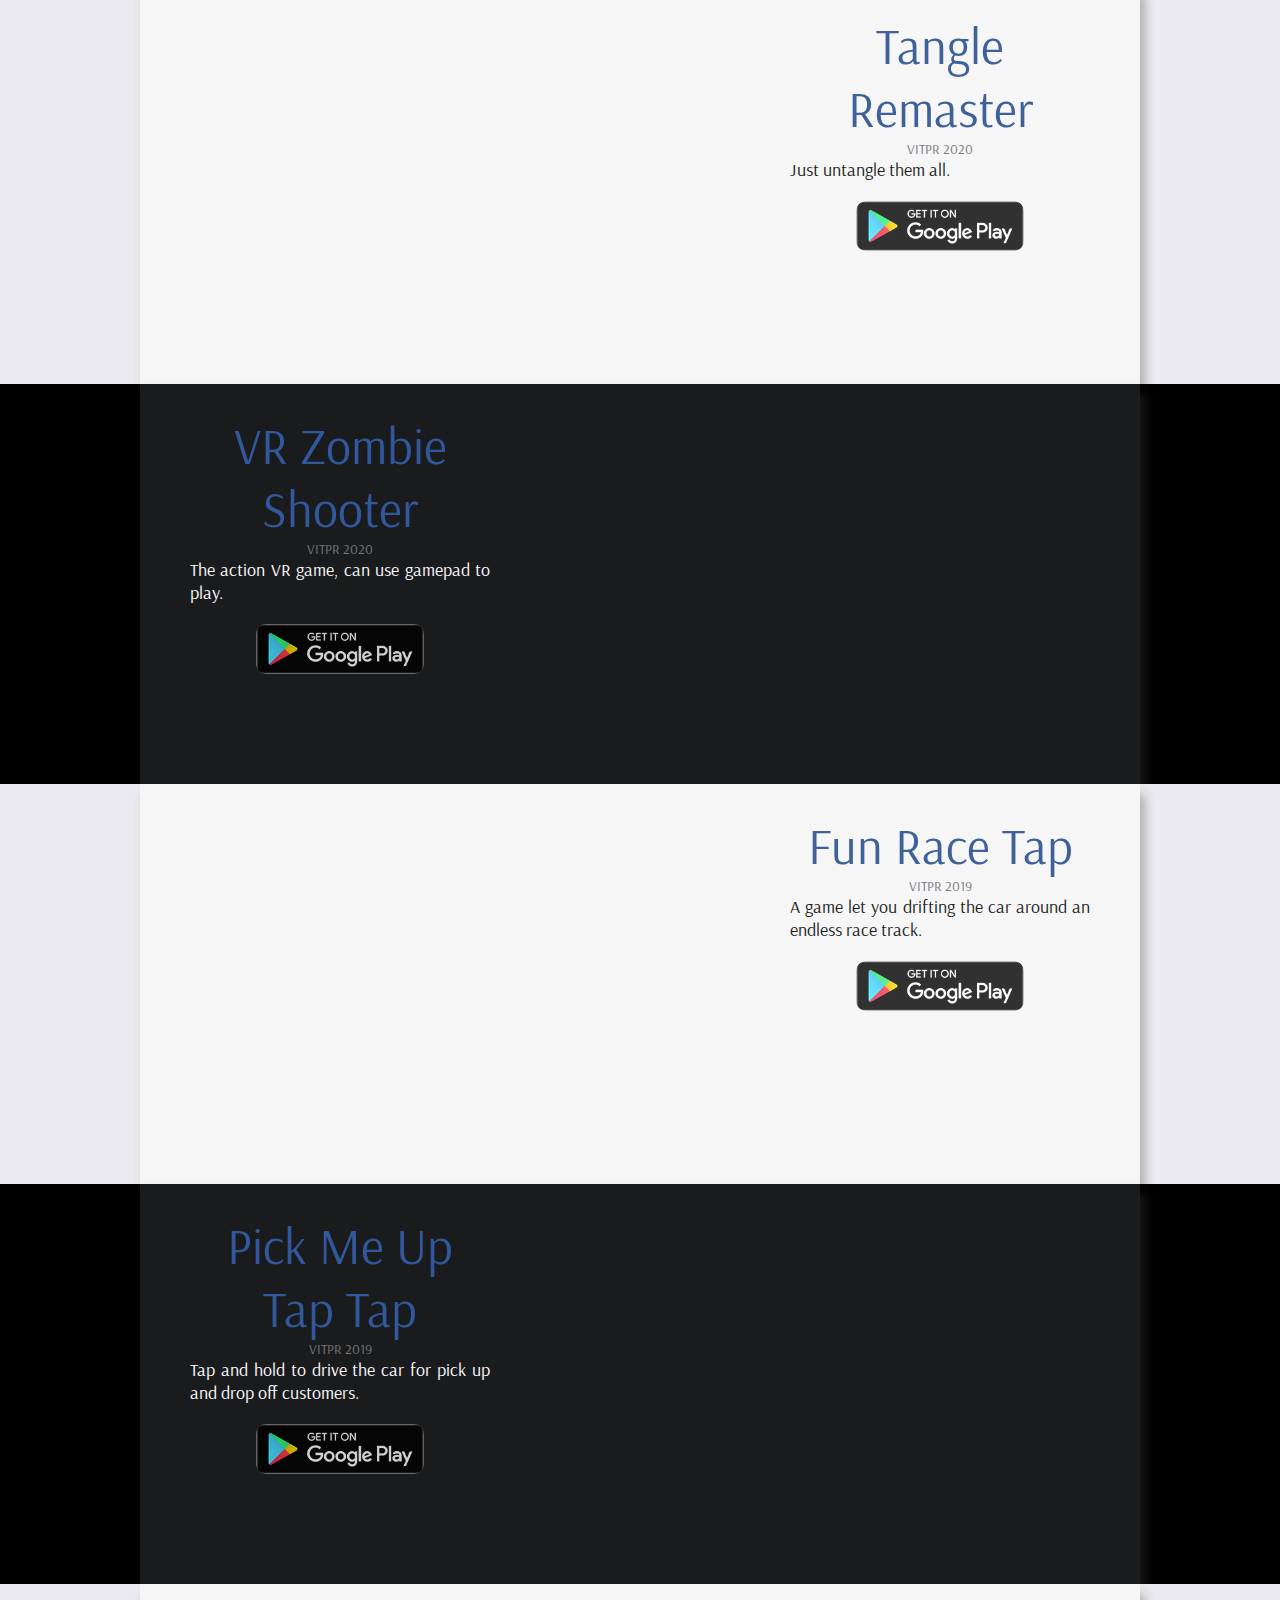
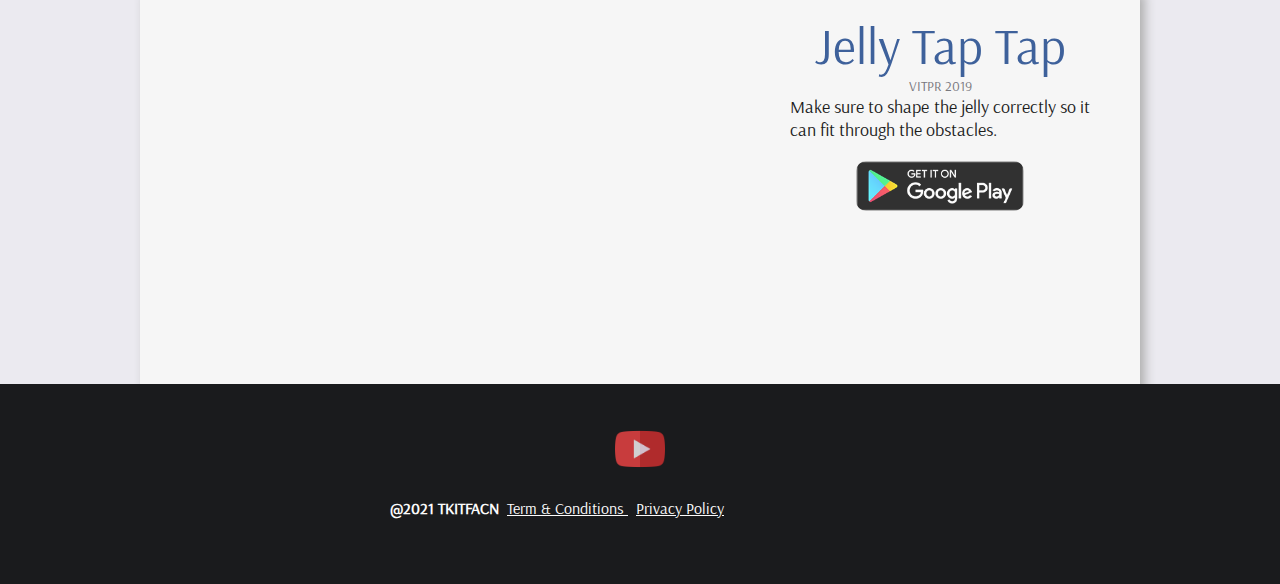
==== commit 6725700d: "update content" ====
--- a/index.html
+++ b/index.html
@@ -18,12 +18,11 @@
         <!-- <h1> <blog-title>TKITFACN</blog-title> <blog-tagline><br>Independent Unity programmer and game designer.</blog-tagline></h1> -->
         <!-- <p>paragraph</p> -->
         <!-- <p><br><br><br><br><br><br><br><br><br><br><br><br><br><br><br><br><br><br><br><br></p> -->
-        <!-- HairCreator -->
 
         
 
         <!-- REAL CHESS 3RD-->
-        <div id ="myContent" class="dark_content">
+        <div id ="myContent" class="light_content">
             <div id="my_content">
                 <div id="my_container">
                     <div id="my_port" style="float: right">
@@ -34,7 +33,7 @@
                             <span>2021</span>
                         </div>
                         <div id="my_text">
-                            <span> This game will take you to a new space of classic chess.</span>
+                            <span> Chess game, players can customize the game, save, load and play online.</span>
                         </div>
 
                         <div id="buttons">
@@ -50,11 +49,39 @@
             </div>
         </div>
 
+        <!-- POCKET ARCADE AR-->
+        <div id ="myContent" class="dark_content">
+            <div id="my_content">
+                <div id="my_container">
+                    <div id="my_port" style="float: left">
+                        <div id="my_title">
+                            <span>Pocket Arcade AR</span>
+                        </div>
+                        <div id="my_port_time">
+                            <span>2020</span>
+                        </div>
+                        <div id="my_text">
+                            <span> Arcade simulator online.</span>
+                        </div>
+
+                        <div id="buttons">
+                            <a class="image_link" href="https://play.google.com/store/apps/details?id=com.tkitfacn.PocketArcadeAR">
+                                <img src="media/images/googleplay.png" height="50"></a>
+                        </div>
+                    </div>
+
+                    <div id="phone_scroll" style="float:right; background-image:url(media/images/phonemask.png)">
+                        <div id="phone_preview" style="background-image: url(media/images/content/pocketarcadear/1.png);"></div>
+                    </div>
+                </div>
+            </div>
+        </div>
+
         <!-- HAIR CREATOR-->
         <div id ="myContent" class="light_content">
             <div id="my_content">
                 <div id="my_container">
-                    <div id="my_port" style="float:left">
+                    <div id="my_port" style="float:right">
                         <div id="my_title">
                             <span>Hair Creator</span>
                         </div>
@@ -72,7 +99,7 @@
 
                     </div>
 
-                    <div id="laptop_scroll" style="float:right; background-image:url(media/images/laptopmask.png)">
+                    <div id="laptop_scroll" style="float:left; background-image:url(media/images/laptopmask.png)">
                         <div id="laptop_preview" style="background-image:url(media/images/content/haircreator/1.png)"></div>
                     </div>
                 </div>
@@ -83,7 +110,7 @@
         <div id ="myContent" class="dark_content">
             <div id="my_content">
                 <div id="my_container">
-                    <div id="my_port" style="float:right">
+                    <div id="my_port" style="float:left">
                         <div id="my_title">
                             <span>Move On Lines</span>
                         </div>
@@ -108,6 +135,34 @@
             </div>
         </div>
 
+        <!-- LAZER TAP-->
+        <div id ="myContent" class="light_content">
+            <div id="my_content">
+                <div id="my_container">
+                    <div id="my_port" style="float: right">
+                        <div id="my_title">
+                            <span>Lazer Tap</span>
+                        </div>
+                        <div id="my_port_time">
+                            <span>2019</span>
+                        </div>
+                        <div id="my_text">
+                            <span> Control lazer move to evade the block and get score.</span>
+                        </div>
+
+                        <div id="buttons">
+                            <a class="image_link" href="https://play.google.com/store/apps/details?id=com.tkitfacn.lazertap1">
+                                <img src="media/images/googleplay.png" height="50"></a>
+                        </div>
+                    </div>
+
+                    <div id="phone_scroll" style="float:left; background-image:url(media/images/phonemask.png)">
+                        <div id="phone_preview" style="background-image: url(media/images/content/lazertap/1.png);"></div>
+                    </div>
+                </div>
+            </div>
+        </div>
+
         <!-- BULLET SLAYER-->
         <div id ="myContent" class="dark_content">
             <div id="my_content">
@@ -136,8 +191,95 @@
             </div>
         </div>
 
+        <!-- MAKE RACE TRACK-->
+        <div id ="myContent" class="light_content">
+            <div id="my_content">
+                <div id="my_container">
+                    <div id="my_port" style="float: right">
+                        <div id="my_title">
+                            <span>MAKE RACE TRACK</span>
+                        </div>
+                        <div id="my_port_time">
+                            <span>2019</span>
+                        </div>
+                        <div id="my_text">
+                            <span> Make a track of your own to help your car finish first.</span>
+                        </div>
+
+                        <div id="buttons">
+                            <a class="image_link" href="https://play.google.com/store/apps/details?id=com.tkitfacn.makeracetrack">
+                                <img src="media/images/googleplay.png" height="50"></a>
+                        </div>
+                    </div>
+
+                    <div id="tablet_scroll" style="float:left; background-image:url(media/images/tabletmask.png)">
+                        <div id="tablet_preview" style="background-image: url(media/images/content/makeracetrack/1.png);"></div>
+                    </div>
+                </div>
+            </div>
+        </div>
+
+        <!-- AIR BURST RETURN-->
+        <div id ="myContent" class="dark_content">
+            <div id="my_content">
+                <div id="my_container">
+                    <div id="my_port" style="float: left">
+                        <div id="my_title">
+                            <span>Air Burst Return</span>
+                        </div>
+                        <div id="my_port_time">
+                            <span>2019</span>
+                        </div>
+                        <div id="my_text">
+                            <span> Space shooter game play by shaking the phone slightly, 20+ Fighter aircrafts with different skills.</span>
+                        </div>
+
+                        <div id="buttons">
+                            <a class="image_link" href="https://play.google.com/store/apps/details?id=com.tkitfacn.airburstreturn">
+                                <img src="media/images/googleplay.png" height="50"></a>
+                        </div>
+                    </div>
+
+                    <div id="phone_scroll" style="float:right; background-image:url(media/images/phonemask.png)">
+                        <div id="phone_preview" style="background-image: url(media/images/content/airburstreturn/1.png);"></div>
+                    </div>
+                </div>
+            </div>
+        </div>
+
+        <!-- OTHER-->
+        <div id ="appline"></div>
+
+        <!-- HIPPOCAMP 3D-->
+        <div id ="myContent" class="light_content">
+            <div id="my_content">
+                <div id="my_container">
+                    <div id="my_port" style="float: right">
+                        <div id="my_title">
+                            <span>Hippocamp 3d</span>
+                        </div>
+                        <div id="my_port_time">
+                            <span>VITPR 2021</span>
+                        </div>
+                        <div id="my_text">
+                            <span> Drop the blocks, put them together to make your planned structure.</span>
+                        </div>
+
+                        <div id="buttons">
+                            <a class="image_link" href="https://play.google.com/store/apps/details?id=com.vitpr.Hippocamp3d">
+                                <img src="media/images/googleplay.png" height="50"></a>
+                        </div>
+                    </div>
+
+                    <div id="tablet_scroll" style="float:left; background-image:url(media/images/tabletmask.png)">
+                        <div id="tablet_preview" style="background-image: url(media/images/content/hippocamp3d/1.png);"></div>
+                    </div>
+                </div>
+            </div>
+        </div>
+
         <!-- TANK GUN-->
-        <div id ="myContent" class="light_content">
+        <div id ="myContent" class="dark_content">
             <div id="my_content">
                 <div id="my_container">
                     <div id="my_port" style="float: left">
@@ -164,8 +306,64 @@
             </div>
         </div>
 
-        <!-- VITPR FUN RACE TAP-->
-        <div id ="myContent" class="dark_content">
+        <!-- TANGLE REMASTER-->
+        <div id ="myContent" class="light_content">
+            <div id="my_content">
+                <div id="my_container">
+                    <div id="my_port" style="float: right">
+                        <div id="my_title">
+                            <span>Tangle Remaster</span>
+                        </div>
+                        <div id="my_port_time">
+                            <span>VITPR 2020</span>
+                        </div>
+                        <div id="my_text">
+                            <span> Just untangle them all.</span>
+                        </div>
+
+                        <div id="buttons">
+                            <a class="image_link" href="https://play.google.com/store/apps/details?id=com.vitpr.TangleRemaster">
+                                <img src="media/images/googleplay.png" height="50"></a>
+                        </div>
+                    </div>
+
+                    <div id="phone_scroll" style="float:left; background-image:url(media/images/phonemask.png)">
+                        <div id="phone_preview" style="background-image: url(media/images/content/tangleremaster/1.png);"></div>
+                    </div>
+                </div>
+            </div>
+        </div>
+
+        <!-- VR ZOMBIE SHOOTER-->
+        <div id ="myContent" class="dark_content">
+            <div id="my_content">
+                <div id="my_container">
+                    <div id="my_port" style="float: left">
+                        <div id="my_title">
+                            <span>VR Zombie Shooter</span>
+                        </div>
+                        <div id="my_port_time">
+                            <span>VITPR 2020</span>
+                        </div>
+                        <div id="my_text">
+                            <span> The action VR game, can use gamepad to play.</span>
+                        </div>
+
+                        <div id="buttons">
+                            <a class="image_link" href="https://play.google.com/store/apps/details?id=com.vitpr.VRZombieShooter">
+                                <img src="media/images/googleplay.png" height="50"></a>
+                        </div>
+                    </div>
+
+                    <div id="tablet_scroll" style="float:right; background-image:url(media/images/tabletmask.png)">
+                        <div id="tablet_preview" style="background-image: url(media/images/content/vrzombieshooter/1.png);"></div>
+                    </div>
+                </div>
+            </div>
+        </div>
+
+        <!-- FUN RACE TAP-->
+        <div id ="myContent" class="light_content">
             <div id="my_content">
                 <div id="my_container">
                     <div id="my_port" style="float: right">
@@ -192,16 +390,86 @@
             </div>
         </div>
 
+        <!-- PICK ME UP TAP TAP-->
+        <div id ="myContent" class="dark_content">
+            <div id="my_content">
+                <div id="my_container">
+                    <div id="my_port" style="float: left">
+                        <div id="my_title">
+                            <span>Pick Me Up Tap Tap</span>
+                        </div>
+                        <div id="my_port_time">
+                            <span>VITPR 2019</span>
+                        </div>
+                        <div id="my_text">
+                            <span> Tap and hold to drive the car for pick up and drop off customers.</span>
+                        </div>
+
+                        <div id="buttons">
+                            <a class="image_link" href="https://play.google.com/store/apps/details?id=com.vitpr.pickmetaptap">
+                                <img src="media/images/googleplay.png" height="50"></a>
+                        </div>
+                    </div>
+
+                    
+                    <div id="phone_scroll" style="float:right; background-image:url(media/images/phonemask.png)">
+                        <div id="phone_preview" style="background-image: url(media/images/content/pickmeuptaptap/1.png);"></div>
+                    </div>
+                </div>
+            </div>
+        </div>
+
+        <!-- JELLY TAP TAP-->
+        <div id ="myContent" class="light_content">
+            <div id="my_content">
+                <div id="my_container">
+                    <div id="my_port" style="float: right">
+                        <div id="my_title">
+                            <span>Jelly Tap Tap</span>
+                        </div>
+                        <div id="my_port_time">
+                            <span>VITPR 2019</span>
+                        </div>
+                        <div id="my_text">
+                            <span> Make sure to shape the jelly correctly so it can fit through the obstacles.</span>
+                        </div>
+
+                        <div id="buttons">
+                            <a class="image_link" href="https://play.google.com/store/apps/details?id=com.vitpr.jelly">
+                                <img src="media/images/googleplay.png" height="50"></a>
+                        </div>
+                    </div>
+
+                    <div id="phone_scroll" style="float:left; background-image:url(media/images/phonemask.png)">
+                        <div id="phone_preview" style="background-image: url(media/images/content/jellytaptap/1.png);"></div>
+                    </div>
+                </div>
+            </div>
+        </div>
         
 
-        <div id = "myContent" class="dark_content">
-            <div id = "my_container">
-                <a href="pages/app-privacy-policy.html">
-                    <button id="btn-privacy" class="button">Privacy Policy</button>
+        <div id = "bottom">
+            <br>
+            <div style="width: 500px; margin: 0 auto;">
+                <div>
+                    <div id="buttons">
+                        <a class="image_link" href="https://www.youtube.com/channel/UChDeV7sEgj6l4v453bq_XXQ">
+                            <img src="media/images/youtube.png" height="50"></a>
+                    </div>
+                    <br><br>
+
+
+                    <b>@2021 TKITFACN</b>&nbsp;
+            
+                    <a id="textlink" href="pages/app-term-conditions.html">
+                        Term & Conditions
                     </a>
-            </div>
-        </div>
-        
+                    &nbsp;
+                    <a id="textlink" href="pages/app-privacy-policy.html">
+                        Privacy Policy
+                    </a>
+                </div>
+            </div>
     </body>
 
     <script src="js/index.js"></script>
--- a/css/index.css
+++ b/css/index.css
@@ -56,6 +56,7 @@
     background: rgb(246, 246, 246);
     width: 1000px;
     margin: 0 auto;
+    box-shadow: 5px 10px 10px rgb(175, 175, 175);
 }
 
 .light_content #my_container{
@@ -149,6 +150,7 @@
     background: rgb(26, 27, 29);
     width: 1000px;
     margin: 0 auto;
+    box-shadow: 5px 10px 10px rgb(24, 24, 24);
 }
 
 .dark_content #my_container{
@@ -372,4 +374,26 @@
     height: 400px;
     overflow: hidden;
     margin: 0 auto;
+}
+
+#appline {
+    width: 100%;
+    height: 15px;
+    background: rgb(125, 154, 201);
+}
+
+#bottom {
+    width: 100%;
+    height: 200px;
+    background: rgb(26, 27, 29);
+}
+
+#bottom #textlink {
+    color:rgb(252, 252, 252);
+}
+
+.center {
+    display: block;
+    margin-left: auto;
+    margin-right: auto;
 }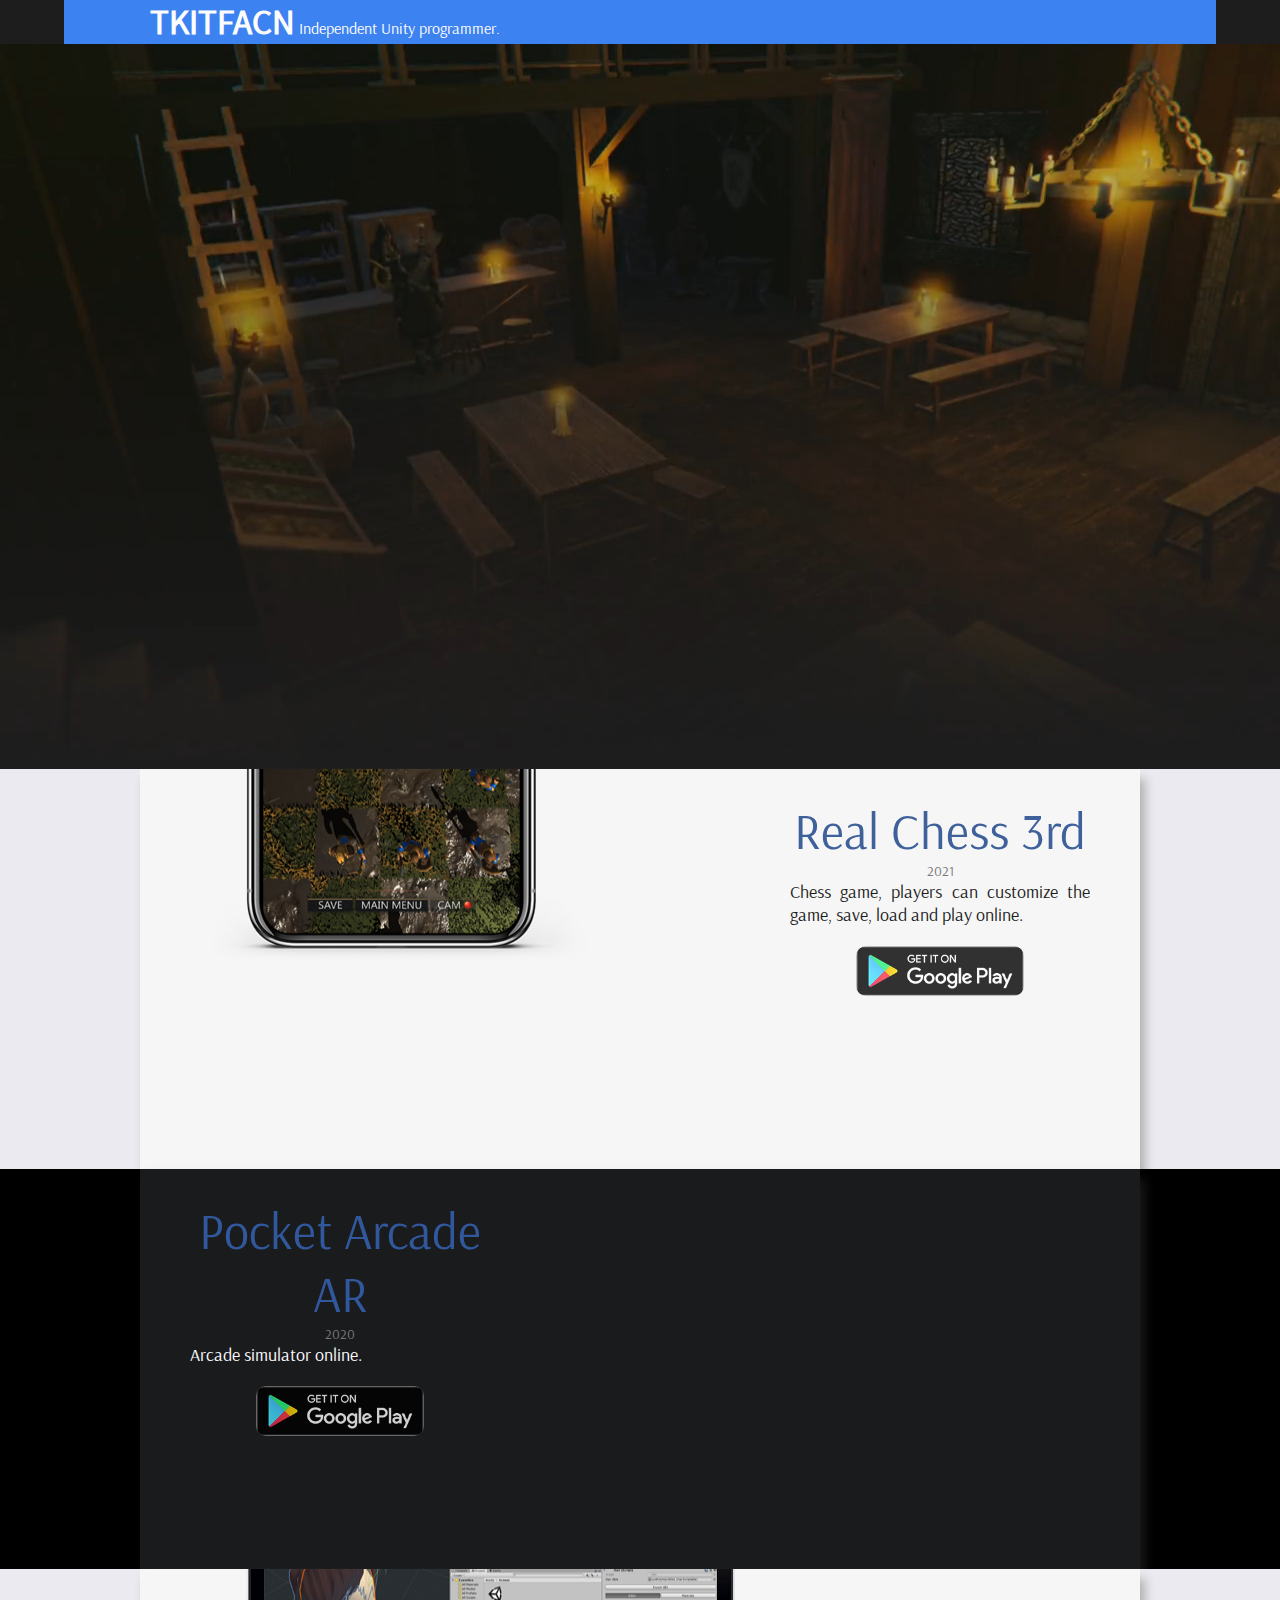
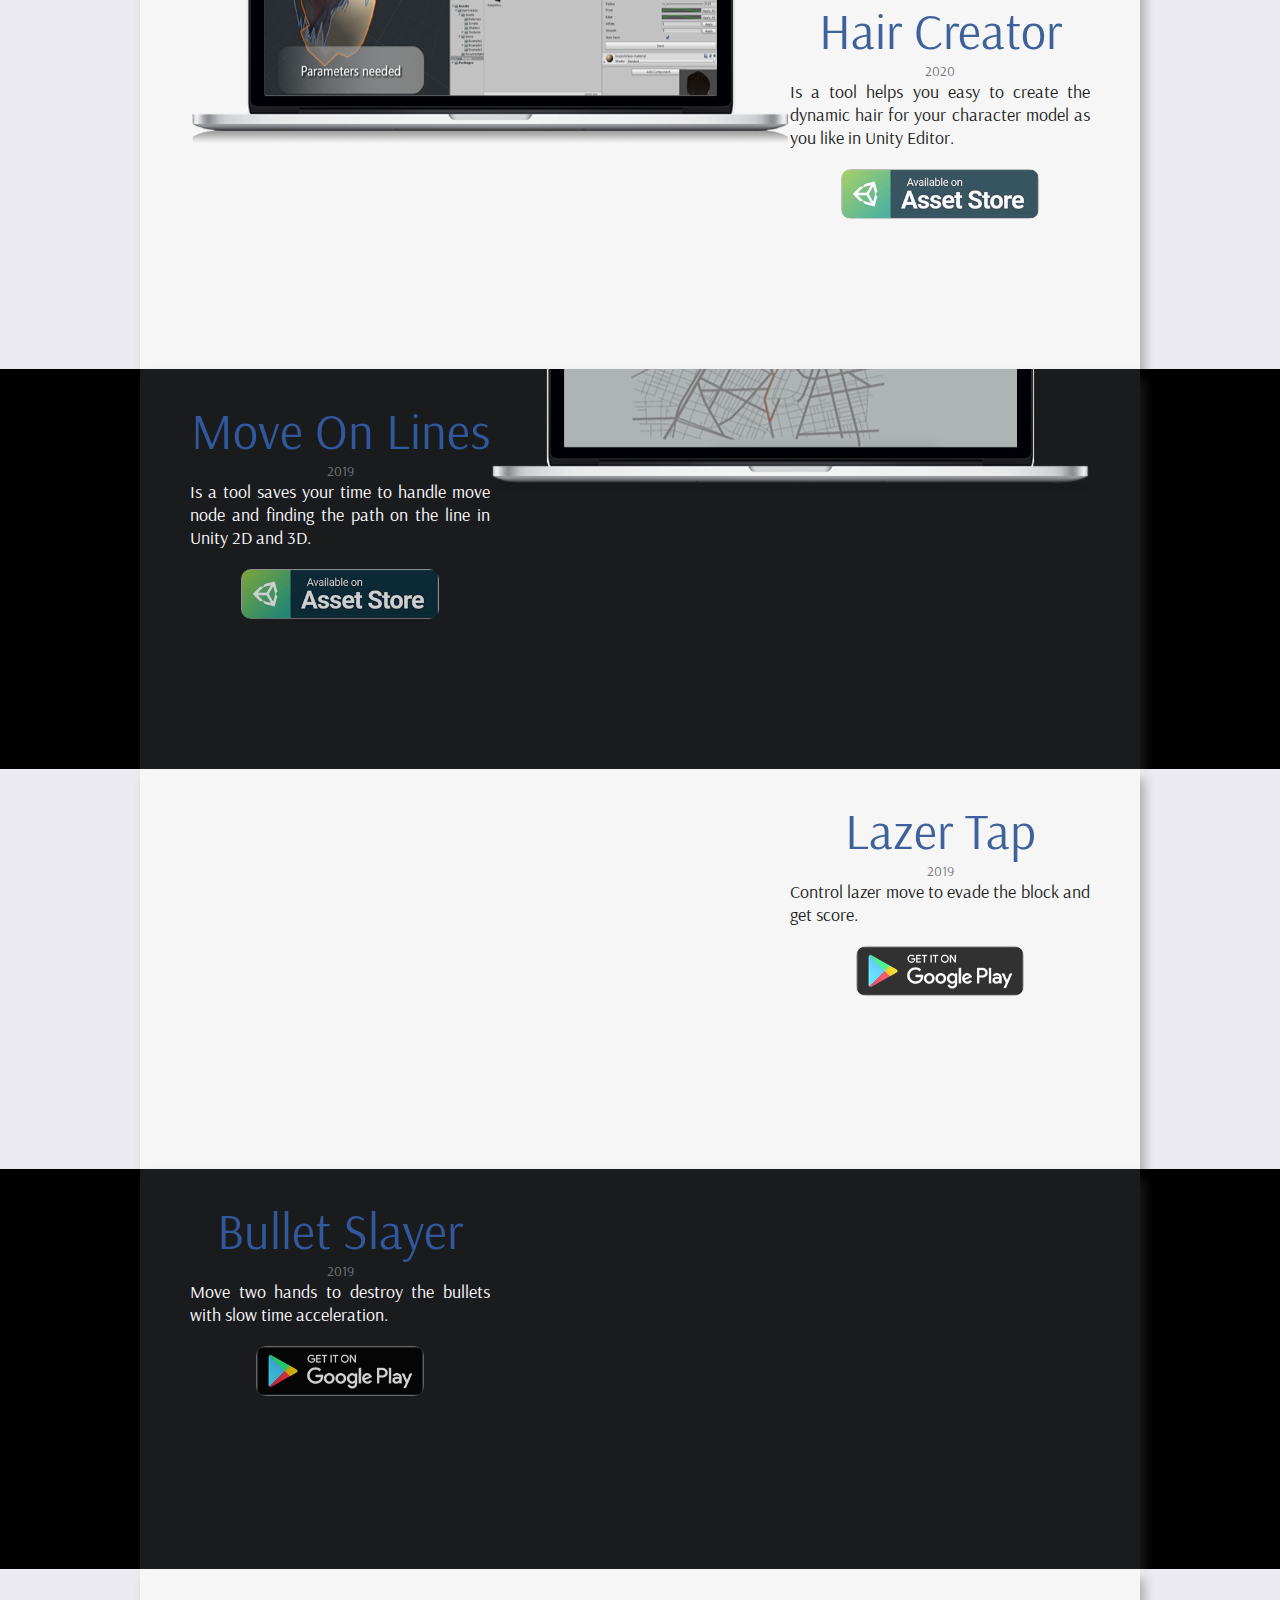
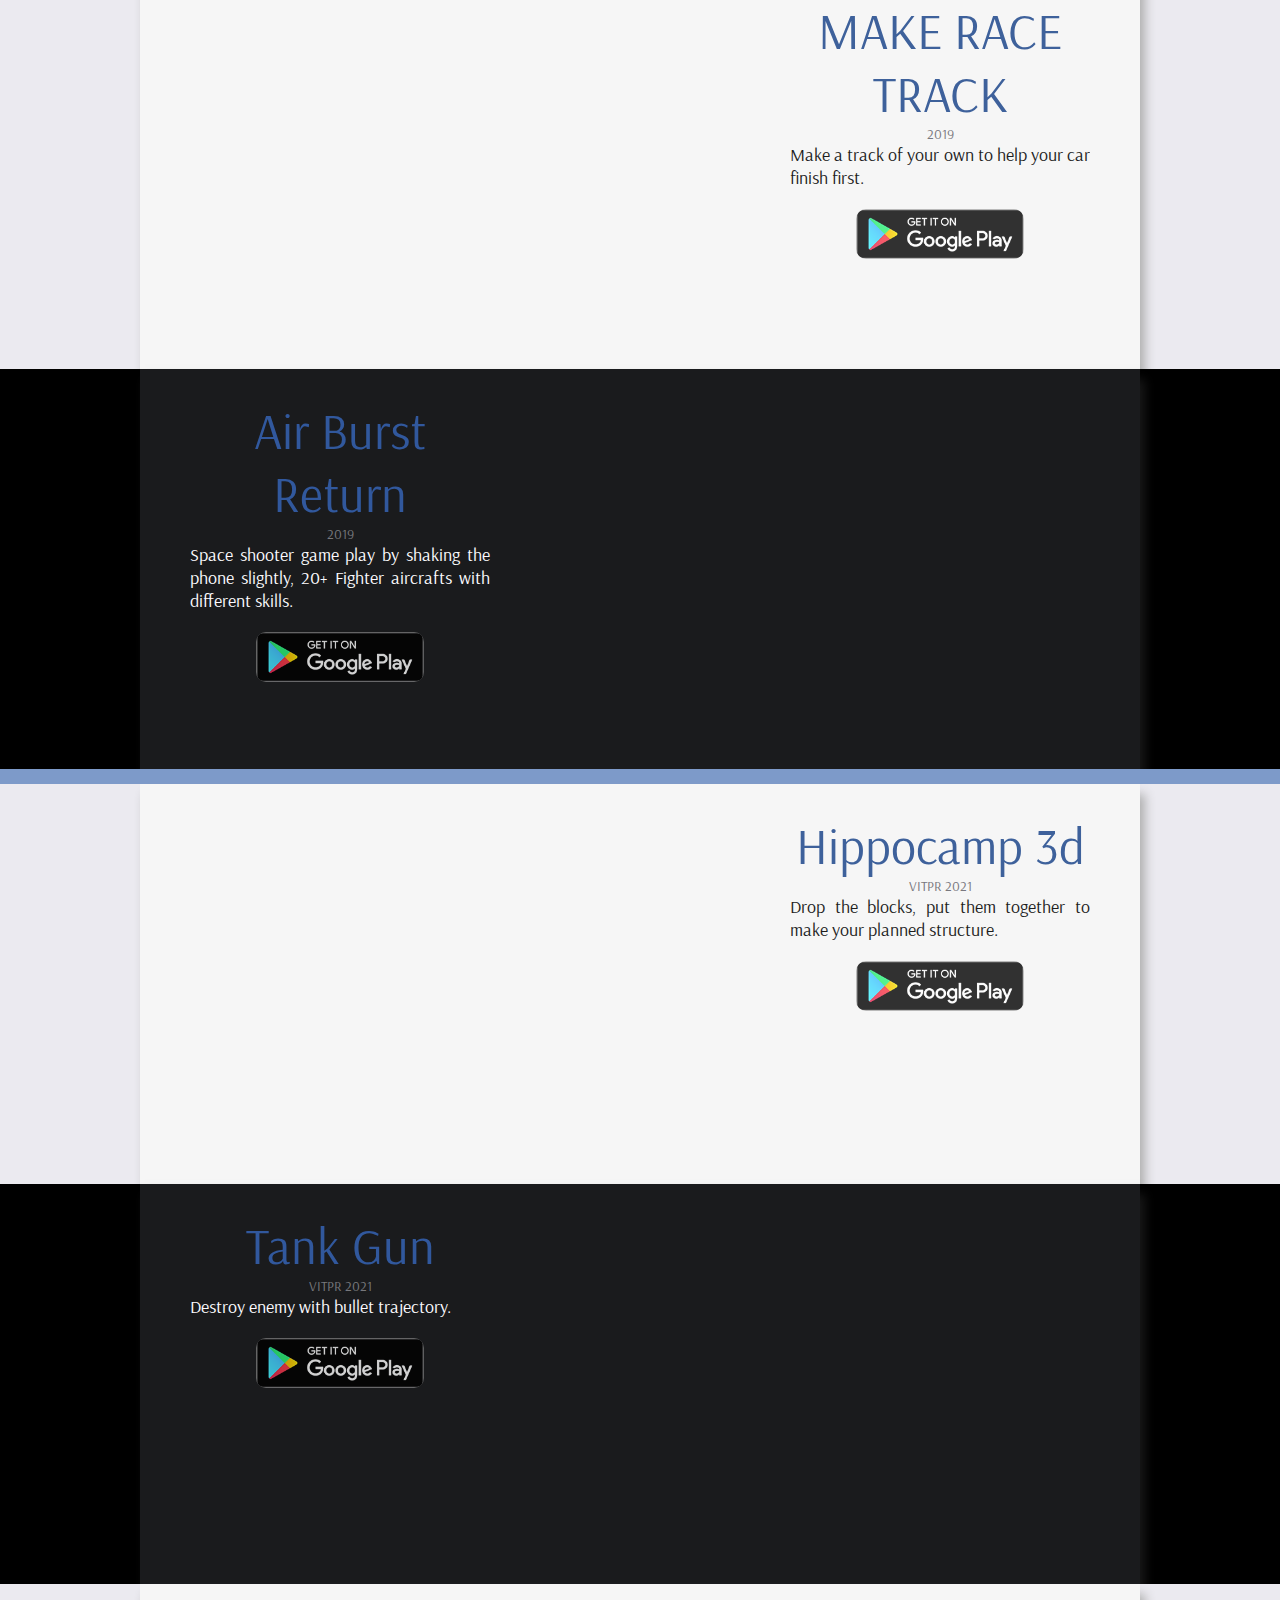
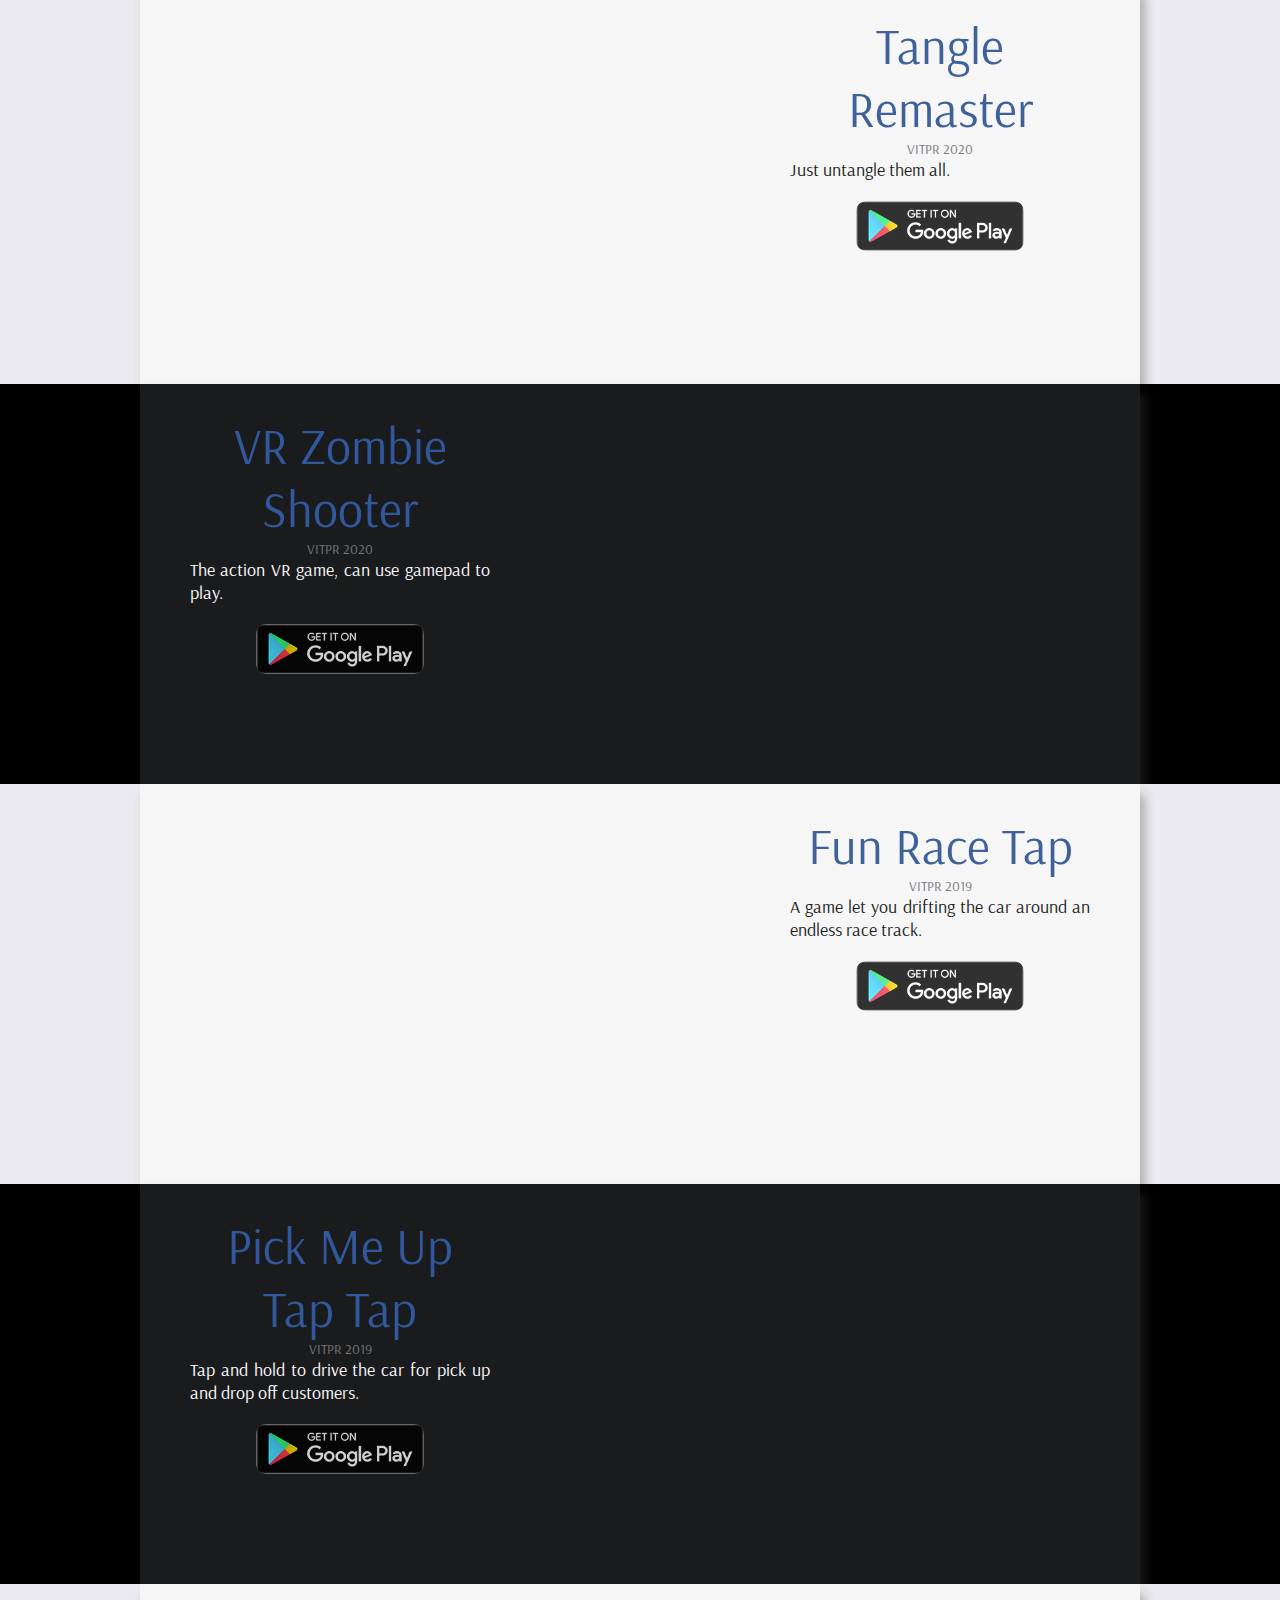
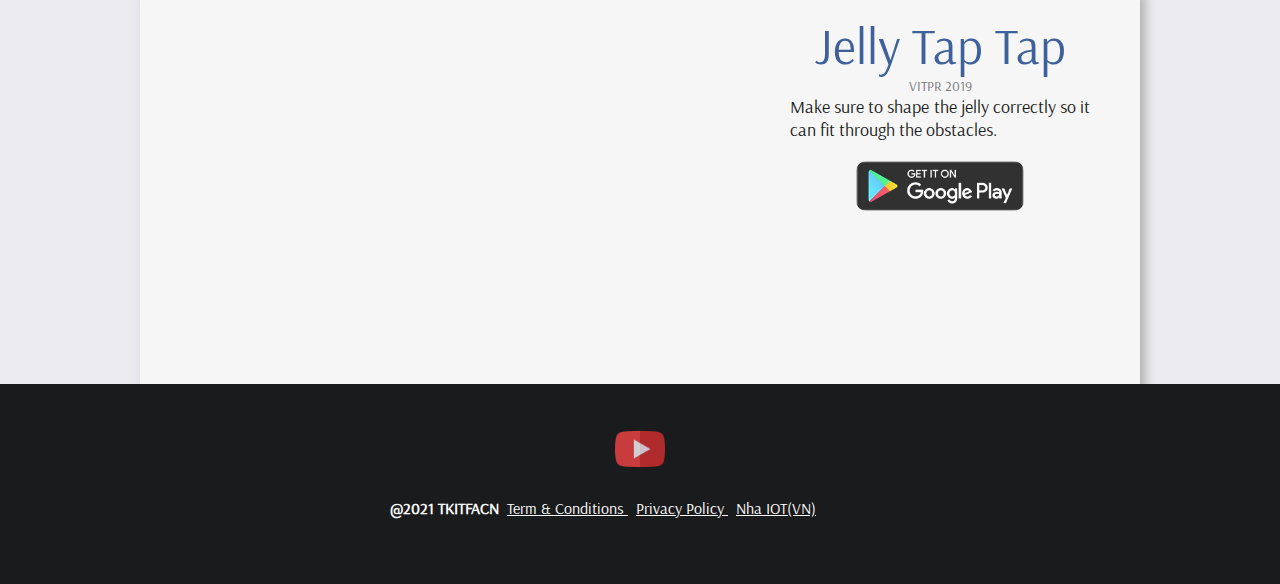
==== commit 2a2ee80c: "update content" ====
--- a/index.html
+++ b/index.html
@@ -468,6 +468,10 @@
                     <a id="textlink" href="pages/app-privacy-policy.html">
                         Privacy Policy
                     </a>
+                    &nbsp;
+                    <a id="textlink" href="https://nhaiot.github.io/index.html">
+                        Nha IOT(VN)
+                    </a>
                 </div>
             </div>
     </body>
